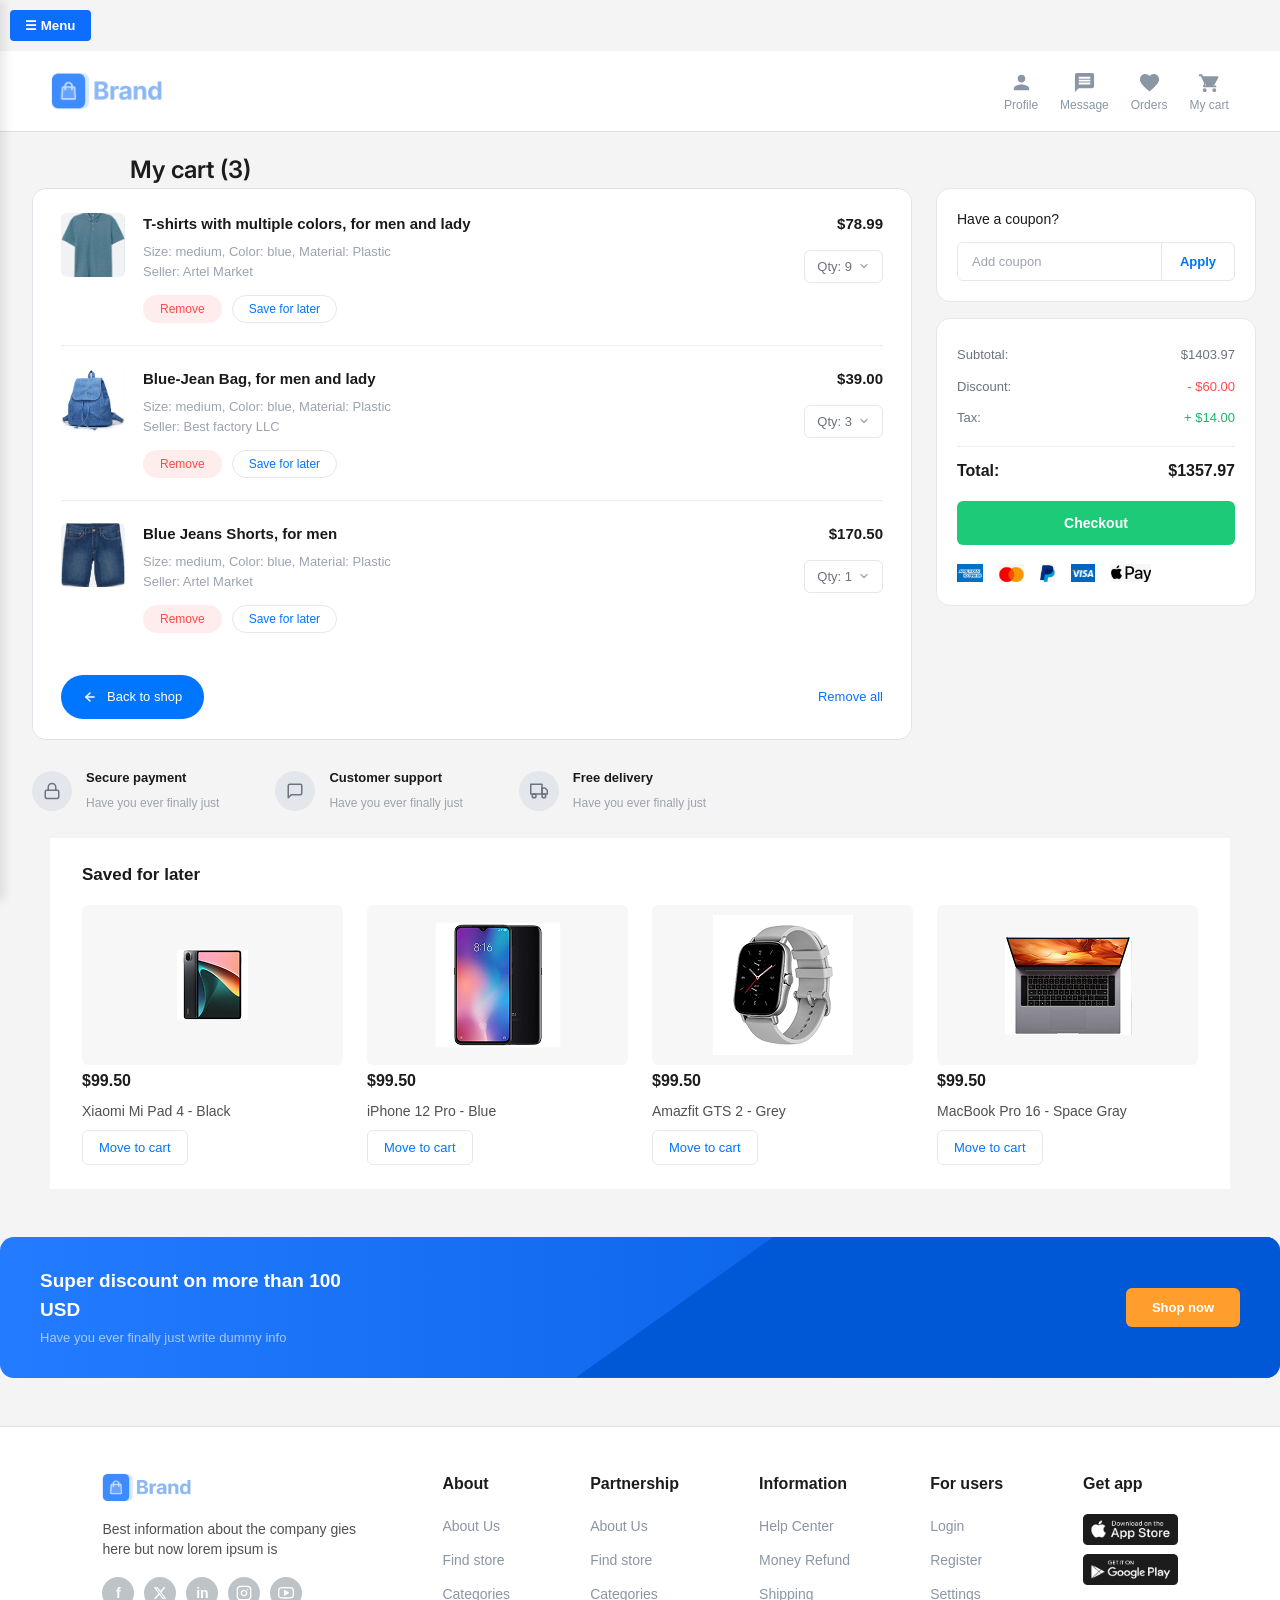
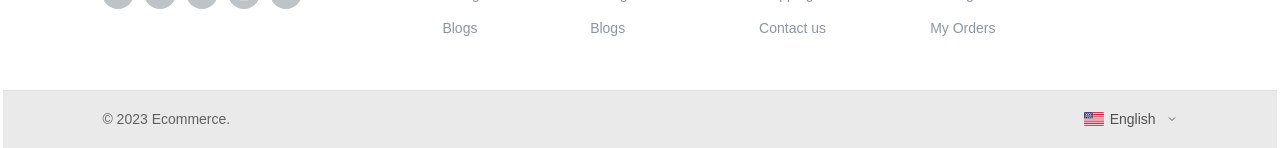
==== cart.html @ f1701635 "Update product listing and add product detail page functionality" ====
<!DOCTYPE html>
<html lang="en">
<head>
    <meta charset="UTF-8">
    <meta name="viewport" content="width=device-width, initial-scale=1.0">
    <title>Cart page</title>
    <link rel="stylesheet" href="css/style.css">
    <button class="menu-trigger" onclick="toggleSidebar()">☰ Menu</button>
</head>
<body>
<div id="sidebar-placeholder"></div>
    <header class="main-header">
        <div class="header-top">
            <div class="logo">
                <img src="assets/images/logo-colored.png" alt="Company Brand Logo">
            </div>
            <nav class="nav-icons">
    <a href="#" class="icon-link">
        <svg width="20" height="20" viewBox="0 0 24 24" fill="currentColor" class="nav-svg-icon">
            <path d="M12 12c2.21 0 4-1.79 4-4s-1.79-4-4-4-4 1.79-4 4 1.79 4 4 4zm0 2c-2.67 0-8 1.34-8 4v2h16v-2c0-2.66-5.33-4-8-4z"/>
        </svg>
        <span>Profile</span>
    </a>
    <a href="#" class="icon-link">
        <svg width="20" height="20" viewBox="0 0 24 24" fill="currentColor" class="nav-svg-icon">
            <path d="M20 2H4c-1.1 0-1.99.9-1.99 2L2 22l4-4h14c1.1 0 2-.9 2-2V4c0-1.1-.9-2-2-2zm-2 12H6v-2h12v2zm0-3H6V9h12v2zm0-3H6V6h12v2z"/>
        </svg>
        <span>Message</span>
    </a>
    <a href="#" class="icon-link">
        <svg width="20" height="20" viewBox="0 0 24 24" fill="currentColor" class="nav-svg-icon">
            <path d="M12 21.35l-1.45-1.32C5.4 15.36 2 12.28 2 8.5 2 5.42 4.42 3 7.5 3c1.74 0 3.41.81 4.5 2.09C13.09 3.81 14.76 3 16.5 3 19.58 3 22 5.42 22 8.5c0 3.78-3.4 6.86-8.55 11.54L12 21.35z"/>
        </svg>
        <span>Orders</span>
    </a>
    <a href="#" class="icon-link">
        <svg width="20" height="20" viewBox="0 0 24 24" fill="currentColor" class="nav-svg-icon">
            <path d="M7 18c-1.1 0-1.99.9-1.99 2S5.9 22 7 22s2-.9 2-2-.9-2-2-2zm10 0c-1.1 0-1.99.9-1.99 2s.89 2 1.99 2 2-.9 2-2-.9-2-2-2zm-8.9-3h7.45c.75 0 1.41-.41 1.75-1.03l3.86-7.01c.39-.71-.12-1.56-.93-1.56H5.21l-.94-2H1v2h2l3.6 7.59-1.35 2.44C4.52 15.37 5.48 17 7 17h12v-2H7l1.1-2z"/>
        </svg>
        <span>My cart</span>
    </a>
</nav>
        </div>
    </header>
<h2 class="cart-header">My cart (3)</h2>
    <main>
        <section class="cart-section">

            <!-- LEFT: cart items -->
            <div class="cart-items-card">

                <article class="cart-item">
                    <div class="item-thumb">
                        <img src="assets/images/Bitmap.png" alt="Teal T-shirt">
                    </div>
                    <div class="item-info">
                        <h3 class="item-title">T-shirts with multiple colors, for men and lady</h3>
                        <p class="item-meta">Size: medium, Color: blue, Material: Plastic<br>Seller: Artel Market</p>
                        <div class="item-actions">
                            <button type="button" class="btn-pill btn-remove">Remove</button>
                            <button type="button" class="btn-pill btn-save">Save for later</button>
                        </div>
                    </div>
                    <div class="item-price-col">
                        <span class="item-price">$78.99</span>
                        <button type="button" class="qty-select">
                            Qty: 9
                            <svg viewBox="0 0 24 24" fill="none" stroke="currentColor" stroke-width="2.5" stroke-linecap="round" stroke-linejoin="round">
                                <polyline points="6 9 12 15 18 9"></polyline>
                            </svg>
                        </button>
                    </div>
                </article>

                <article class="cart-item">
                    <div class="item-thumb">
                        <img src="assets/images/image 26.png" alt="Blue-bag">
                    </div>
                    <div class="item-info">
                        <h3 class="item-title">Blue-Jean Bag, for men and lady</h3>
                        <p class="item-meta">Size: medium, Color: blue, Material: Plastic<br>Seller: Best factory LLC</p>
                        <div class="item-actions">
                            <button type="button" class="btn-pill btn-remove">Remove</button>
                            <button type="button" class="btn-pill btn-save">Save for later</button>
                        </div>
                    </div>
                    <div class="item-price-col">
                        <span class="item-price">$39.00</span>
                        <button type="button" class="qty-select">
                            Qty: 3
                            <svg viewBox="0 0 24 24" fill="none" stroke="currentColor" stroke-width="2.5" stroke-linecap="round" stroke-linejoin="round">
                                <polyline points="6 9 12 15 18 9"></polyline>
                            </svg>
                        </button>
                    </div>
                </article>

                <article class="cart-item">
                    <div class="item-thumb">
                        <img src="assets/images/Bitmap (2).png" alt="Beige T-shirt">
                    </div>
                    <div class="item-info">
                        <h3 class="item-title">Blue Jeans Shorts, for men </h3>
                        <p class="item-meta">Size: medium, Color: blue, Material: Plastic<br>Seller: Artel Market</p>
                        <div class="item-actions">
                            <button type="button" class="btn-pill btn-remove">Remove</button>
                            <button type="button" class="btn-pill btn-save">Save for later</button>
                        </div>
                    </div>
                    <div class="item-price-col">
                        <span class="item-price">$170.50</span>
                        <button type="button" class="qty-select">
                            Qty: 1
                            <svg viewBox="0 0 24 24" fill="none" stroke="currentColor" stroke-width="2.5" stroke-linecap="round" stroke-linejoin="round">
                                <polyline points="6 9 12 15 18 9"></polyline>
                            </svg>
                        </button>
                    </div>
                </article>

                <div class="cart-card-footer">
                    <a href="#" class="btn-back">
                        <svg viewBox="0 0 24 24" fill="none" stroke="currentColor" stroke-width="2.5" stroke-linecap="round" stroke-linejoin="round">
                            <line x1="19" y1="12" x2="5" y2="12"></line>
                            <polyline points="12 19 5 12 12 5"></polyline>
                        </svg>
                        Back to shop
                    </a>
                    <a href="#" class="link-remove-all">Remove all</a>
                </div>
            </div>

            <!-- RIGHT: order summary -->
            <aside class="summary-col">
                <div class="coupon-card">
                    <h4>Have a coupon?</h4>
                    <div class="coupon-input-row">
                        <input type="text" placeholder="Add coupon">
                        <button type="button" class="btn-apply">Apply</button>
                    </div>
                </div>

                <div class="summary-card">
                    <div class="summary-row">
                        <span>Subtotal:</span>
                        <span>$1403.97</span>
                    </div>
                    <div class="summary-row">
                        <span>Discount:</span>
                        <span class="value-discount">- $60.00</span>
                    </div>
                    <div class="summary-row">
                        <span>Tax:</span>
                        <span class="value-tax">+ $14.00</span>
                    </div>
                    <hr class="summary-divider">
                    <div class="summary-total">
                        <span>Total:</span>
                        <span>$1357.97</span>
                    </div>
                    <button type="button" class="btn-checkout">Checkout</button>
                    <div class="payment-icons">
                        <img src="assets/images/AS.png" alt="American Express"><br>
                        <img src="assets/images/mastercard.png" alt="Mastercard"><br>
                        <img src="assets/images/paypal.png" alt="PayPal"><br>
                        <img src="assets/images/visa.png" alt="Visa"><br>
                        <img src="assets/images/applepay.png" alt="Apple Pay"><br>
                    </div>
                </div>
            </aside>

        </section>

        <!-- TRUST STRIP -->
        <section class="trust-strip">
            <div class="trust-item">
                <span class="trust-icon">
                    <svg viewBox="0 0 24 24" fill="none" stroke="currentColor" stroke-width="2" stroke-linecap="round" stroke-linejoin="round">
                        <rect x="3" y="11" width="18" height="11" rx="2"></rect>
                        <path d="M7 11V7a5 5 0 0 1 10 0v4"></path>
                    </svg>
                </span>
                <span class="trust-text">
                    <strong>Secure payment</strong>
                    <span>Have you ever finally just</span>
                </span>
            </div>
            <div class="trust-item">
                <span class="trust-icon">
                    <svg viewBox="0 0 24 24" fill="none" stroke="currentColor" stroke-width="2" stroke-linecap="round" stroke-linejoin="round">
                        <path d="M21 15a2 2 0 0 1-2 2H7l-4 4V5a2 2 0 0 1 2-2h14a2 2 0 0 1 2 2z"></path>
                    </svg>
                </span>
                <span class="trust-text">
                    <strong>Customer support</strong>
                    <span>Have you ever finally just</span>
                </span>
            </div>
            <div class="trust-item">
                <span class="trust-icon">
                    <svg viewBox="0 0 24 24" fill="none" stroke="currentColor" stroke-width="2" stroke-linecap="round" stroke-linejoin="round">
                        <rect x="1" y="3" width="15" height="13"></rect>
                        <polygon points="16 8 20 8 23 11 23 16 16 16 16 8"></polygon>
                        <circle cx="5.5" cy="18.5" r="2.5"></circle>
                        <circle cx="18.5" cy="18.5" r="2.5"></circle>
                    </svg>
                </span>
                <span class="trust-text">
                    <strong>Free delivery</strong>
                    <span>Have you ever finally just</span>
                </span>
            </div>
        </section>

        <section class="saved-section">
    <h3>Saved for later</h3>
    <div class="saved-grid">
        <div class="saved-card">
            <div class="saved-card-img"><img src="assets/images/image 32.png" alt="Tablet"></div>
            <p class="saved-price">$99.50</p>
            <p class="saved-name">Xiaomi Mi Pad 4 - Black</p>
            <button type="button" class="btn-move-cart">Move to cart</button>
        </div>
        <div class="saved-card">
            <div class="saved-card-img"><img src="assets/images/image 23.png" alt="Phone"></div>
            <p class="saved-price">$99.50</p>
            <p class="saved-name">iPhone 12 Pro - Blue</p>
            <button type="button" class="btn-move-cart">Move to cart</button>
        </div>
        <div class="saved-card">
            <div class="saved-card-img"><img src="assets/images/8.png" alt="Smart watch"></div>
            <p class="saved-price">$99.50</p>
            <p class="saved-name">Amazfit GTS 2 - Grey</p>
            <button type="button" class="btn-move-cart">Move to cart</button>
        </div>
        <div class="saved-card">
            <div class="saved-card-img"><img src="assets/images/image 34.png" alt="Laptop"></div>
            <p class="saved-price">$99.50</p>
            <p class="saved-name">MacBook Pro 16 - Space Gray</p>
            <button type="button" class="btn-move-cart">Move to cart</button>
        </div>
    </div>
</section>
<br><br>
        <!-- BLUE DISCOUNT BANNER -->
    <div class="discount-banner">
        <div class="banner-text">
            <h3>Super discount on more than 100 USD</h3>
            <p>Have you ever finally just write dummy info</p>
        </div>
        <button class="shop-now-btn">Shop now</button>
    </div>
</section>
<br> <br>
<footer class="main-footer">
        <div class="footer-top-container">
            
            <div class="footer-brand-col">
                <div class="footer-logo">
                    <img src="assets/images/logo-colored.png" alt="Brand Logo" onerror="this.style.display='none'"></div>
                <p class="brand-info-summary">Best information about the company gies here but now lorem ipsum is</p>
                <div class="social-links-row">
    <a href="#" class="social-icon" aria-label="Facebook"><span>f</span></a>
    
    <a href="#" class="social-icon" aria-label="Twitter">
        <svg width="14" height="14" viewBox="0 0 24 24" fill="#ffffff">
            <path d="M18.244 2.25h3.308l-7.227 8.26 8.502 11.24H16.17l-5.214-6.817L4.99 21.75H1.68l7.73-8.835L1.254 2.25H8.08l4.713 6.231zm-1.161 17.52h1.833L7.084 4.126H5.117z"/>
        </svg>
    </a>
    
    <a href="#" class="social-icon" aria-label="LinkedIn"><span>in</span></a>
    
    <a href="#" class="social-icon" aria-label="Instagram">
        <svg width="16" height="16" viewBox="0 0 24 24" fill="none" stroke="#ffffff" stroke-width="2" stroke-linecap="round" stroke-linejoin="round">
            <rect x="2" y="2" width="20" height="20" rx="5" ry="5"></rect>
            <path d="M16 11.37A4 4 0 1 1 12.63 8 4 4 0 0 1 16 11.37z"></path>
            <line x1="17.5" y1="6.5" x2="17.51" y2="6.5"></line>
        </svg>
    </a>
    
    <a href="#" class="social-icon" aria-label="YouTube">
        <svg width="16" height="16" viewBox="0 0 24 24" fill="none" stroke="#ffffff" stroke-width="2" stroke-linecap="round" stroke-linejoin="round">
            <path d="M22.54 6.42a2.78 2.78 0 0 0-1.94-2C18.88 4 12 4 12 4s-6.88 0-8.6.46a2.78 2.78 0 0 0-1.94 2A29 29 0 0 0 1 11.75a29 29 0 0 0 .46 5.33A2.78 2.78 0 0 0 3.4 19c1.72.46 8.6.46 8.6.46s6.88 0 8.6-.46a2.78 2.78 0 0 0 1.94-2 29 29 0 0 0 .46-5.25 29 29 0 0 0-.46-5.33z"></path>
            <polygon points="9.75 15.02 15.5 11.75 9.75 8.48 9.75 15.02" fill="#ffffff"></polygon>
        </svg>
    </a>
</div>
            </div>

            <div class="footer-links-col">
                <h4>About</h4>
                <ul>
                    <li><a href="#">About Us</a></li>
                    <li><a href="#">Find store</a></li>
                    <li><a href="#">Categories</a></li>
                    <li><a href="#">Blogs</a></li>
                </ul>
            </div>

            <div class="footer-links-col">
                <h4>Partnership</h4>
                <ul>
                    <li><a href="#">About Us</a></li>
                    <li><a href="#">Find store</a></li>
                    <li><a href="#">Categories</a></li>
                    <li><a href="#">Blogs</a></li>
                </ul>
            </div>

            <div class="footer-links-col">
                <h4>Information</h4>
                <ul>
                    <li><a href="#">Help Center</a></li>
                    <li><a href="#">Money Refund</a></li>
                    <li><a href="#">Shipping</a></li>
                    <li><a href="#">Contact us</a></li>
                </ul>
            </div>

            <div class="footer-links-col">
                <h4>For users</h4>
                <ul>
                    <li><a href="#">Login</a></li>
                    <li><a href="#">Register</a></li>
                    <li><a href="#">Settings</a></li>
                    <li><a href="#">My Orders</a></li>
                </ul>
            </div>

            <div class="footer-apps-col">
                <h4>Get app</h4>
                <div class="app-buttons-stack">
                    <a href="#" class="store-badge-link">
                        <img src="assets/images/market-button.png" alt="Download on the App Store" class="store-svg-img">
                    </a>
                    <a href="#" class="store-badge-link">
                        <img src="assets/images/Group.png" alt="Get it on Google Play" class="store-svg-img">
                    </a>
                
                </div>
            </div>

        </div>

        <div class="footer-bottom-bar">
    <p class="copyright-text">© 2023 Ecommerce.</p>
    
    <div class="dropdown footer-dropdown">
        <div class="footer-language-selector dropbtn">
            <img src="assets/images/US@2x.png" alt="US Flag" class="mini-lang-flag">
            <span>English</span>
            <svg width="12" height="12" viewBox="0 0 24 24" fill="none" stroke="#505050" stroke-width="2" style="margin-left:4px;"><polyline points="6 9 12 15 18 9"></polyline></svg>
        </div>
        
        <div class="dropdown-content">
            <a href="#"><img src="assets/images/US@2x.png" alt="US"> US</a>
            <a href="#"><img src="assets/images/RU@2x.png" alt="RU"> Russia</a>
            <a href="#"><img src="assets/images/AE@2x.png" alt="AE"> Arabian Emirates</a>
            <a href="#"><img src="assets/images/GB@2x.png" alt="GB"> Australia</a>
            <a href="#"><img src="assets/images/IT@2x.png" alt="IT"> Italy</a>
            <a href="#"><img src="assets/images/CN@2x.png" alt="CN"> China</a>
            <a href="#"><img src="assets/images/DK@2x.png" alt="DK"> Denmark</a>
        </div>
    </div>
</div>
        </div>
    </footer>
    </main>
    <script src="js/main.js"></script>
</body>
</html>
---- css/style.css ----
/* ==========================================================================
   1. DESIGN SYSTEM VARIABLES & RESET
   ========================================================================== */
@import url('https://fonts.googleapis.com/css2?family=Inter:wght@400;500;600;700&display=swap');

:root {
    --primary-color: #1c1c1c;       
    --accent-color: #127fff;        
    --accent-light: #e3efff;       
   --bg-page:        #F6FAFC;     
    --border-color: #e0e0e0;        
    --text-color: #505050;          
    --font-main: 'Inter', sans-serif; 
}

* {
    margin: 0;
    padding: 0;
    box-shadow: none;
    box-sizing: border-box;
}

body {
    font-family: var(--font-main);
    color: var(--text-color);
    background-color: #f7f7f7;
    line-height: 1.6;
}

/* ==========================================================================
   2. MAIN HEADER & SUB-NAV STATE
   ========================================================================== */
.main-header {
    background-color: #ffffff;
    border-bottom: 1px solid var(--border-color);
    width: 100%;
}

.header-top {
    display: flex;
    justify-content: space-between;
    align-items: center;
    padding: 20px 8%;
}

.logo img {
    height: 40px; 
    object-fit: contain;
}

.search-wrapper {
    display: flex;
    width: 100%;
    max-width: 600px;
    border: 2px solid var(--accent-color);
    border-radius: 6px;
    overflow: hidden;
}

.search-input {
    flex: 1;
    padding: 10px 15px;
    border: none;
    outline: none;
    font-family: var(--font-main);
}

.category-dropdown {
    border: none;
    border-left: 1px solid var(--border-color);
    padding: 0 15px;
    outline: none;
    background: #fff;
    font-family: var(--font-main);
}

.search-btn {
    background-color: var(--accent-color);
    color: white;
    border: none;
    padding: 0 25px;
    font-weight: 600;
    cursor: pointer;
}


.nav-icons {
    display: flex;
    gap: 22px;
    align-items: center;
}

.nav-icons a {
    display: flex;
    flex-direction: column;
    align-items: center;
    text-decoration: none;
    gap: 3px;
    color: #8b96a5;
    text-align: center;
}

.nav-icons svg {
    width: 23px;
    height: 23px;
    color: #8b96a5;
    display: block;
}

.nav-icons span {
    font-size: 12px;
    font-weight: 400;
    line-height: 1;
    margin-top: 2px;
}

.nav-icons a:hover,
.nav-icons a:hover svg {
    color: var(--accent-color);
}

/* Secondary Sub-Navigation Sub-Bar Style */
.header-nav-bar {
    display: flex;
    justify-content: space-between;
    padding: 12px 8%;
    border-top: 1px solid var(--border-color);
    background-color: #ffffff;
}

.nav-left-links {
    display: flex;
    gap: 20px;
}

.nav-menu-link {
    text-decoration: none;
    color: var(--primary-color);
    font-size: 15px;
    font-weight: 500;
}

.dropdown {
    position: relative;
    display: inline-block;
}

.dropbtn {
    background: none;
    border: none;
    cursor: pointer;
    display: flex;
    align-items: center;
    gap: 5px;
    font-size: 14px;
}

.dropdown-content {
    display: none;
    position: absolute;
    background-color: #f9f9f9;
    min-width: 120px;
    box-shadow: 0px 8px 16px rgba(0,0,0,0.2);
    z-index: 1;
}

.dropdown:hover .dropdown-content {
    display: block;
}

.nav-flag-icon {
    width: 20px;
    height: 15px;
    vertical-align: middle;
}
/* Base Grid Setup */
.section-main {
    padding: 20px 0;
    background-color: #f7f7f7;
}

.main-layout-grid {
    display: flex;
    gap: 20px;
    max-width: 1180px;
    margin: 0 auto;
}

/* ==========================
   HERO CONTAINER
========================== */

.hero-container{
    display:flex;
    background:#fff;
    border:1px solid #e3e8ee;
    border-radius:6px;
    padding:20px;
    gap:12px;
    max-width:1200px;
    margin:20px auto;
    font-family:Arial,sans-serif;
    box-sizing:border-box;
}

/* ==========================
   SIDEBAR
========================== */

.sidebar-categories{
    width:250px;
    flex-shrink:0;
}

.sidebar-categories ul{
    list-style:none;
    padding:0;
    margin:0;
}

.sidebar-categories li a{
    display:block;
    padding:10px 15px;
    color:#505050;
    text-decoration:none;
    border-radius:6px;
}

.sidebar-categories li.active{
    background:#e5f1ff;
}

.sidebar-categories li.active a{
    color:#1c1c1c;
    font-weight:600;
}

/* ==========================
   CENTER BANNER
========================== */

.hero-main-banner{
    flex:1;
    min-height:380px;
    display:flex;
    align-items:center;
    padding-left:50px;
    overflow:hidden;
    position:relative;

    background:
        url("assets/images/Banner-board-800x420 2.png")
        right center / contain
        no-repeat;

    background-color:#73d8c9;
}

.banner-text{
    width:340px;
    position:relative;
    z-index:2;
}

.banner-text h3{
    margin:0 0 10px;
    font-size:32px;
    font-weight:400;
    color:#1c1c1c;
}

.banner-text h1{
    margin:0 0 25px;
    font-size:58px;
    font-weight:700;
    line-height:1.1;
    color:#1c1c1c;
}

.banner-btn{
    background:#fff;
    color:#1c1c1c;
    border:none;
    padding:12px 24px;
    border-radius:6px;
    font-weight:600;
    cursor:pointer;
    box-shadow:0 2px 4px rgba(0,0,0,.1);
}

/* ==========================
   RIGHT PANEL
========================== */

.hero-right-panel{
    width:200px;
    display:flex;
    flex-direction:column;
    gap:10px;
    flex-shrink:0;
}

.user-card{
    border-radius:6px;
    padding:16px;
    font-size:14px;
}

.welcome-card{
    background:#e3f0ff;
}

.user-info{
    display:flex;
    align-items:center;
    gap:10px;
    margin-bottom:12px;
}

.avatar-placeholder{
    width:44px;
    height:44px;
    border-radius:50%;
    background:#ccdbff;
}

.btn-join,
.btn-login{
    width:100%;
    padding:8px;
    border-radius:6px;
    border:none;
    margin-bottom:5px;
    cursor:pointer;
}

.btn-join{
    background:#0067ff;
    color:#fff;
}

.btn-login{
    background:#fff;
    color:#0067ff;
    border:1px solid #e3e8ee;
}

.promo-orange{
    background:#ff9017;
    color:#fff;
    min-height:95px;
    display:flex;
    align-items:center;
}

.promo-teal{
    background:#00b5a5;
    color:#fff;
    min-height:95px;
    display:flex;
    align-items:center;
}
/* ==========================================================================
   4. DEALS AND OFFERS GRID
   ========================================================================== */
.deals-section {
    display: flex;
    margin: 30px 8% 0 8%;
    border: 1px solid var(--border-color);
    border-radius: 6px;
    background-color: #ffffff;
    overflow: hidden;
}

.deals-countdown-box {
    width: 240px;
    padding: 20px;
    border-right: 1px solid var(--border-color);
    display: flex;
    flex-direction: column;
    justify-content: space-between;
}

.countdown-info h2 {
    font-size: 20px;
    font-weight: 700;
    color: var(--primary-color);
}

.countdown-info p {
    font-size: 14px;
    color: #a0a0a0;
}

.timer-container {
    display: flex;
    gap: 6px;
}

.timer-block {
    background-color: #2c2c2c;
    color: #ffffff;
    border-radius: 4px;
    width: 45px;
    height: 50px;
    display: flex;
    flex-direction: column;
    align-items: center;
    justify-content: center;
}

.time-num { font-size: 16px; font-weight: 700; }
.time-label { font-size: 10px; opacity: 0.8; }

.deals-products-grid {
    flex: 1;
    display: grid;
    grid-template-columns: repeat(5, 1fr);
}

.deal-card {
    padding: 20px;
    border-right: 1px solid var(--border-color);
    display: flex;
    flex-direction: column;
    align-items: center;
    text-align: center;
    background-color: #ffffff;
}

.deal-card:last-child { border-right: none; }

.deal-img-wrapper {
    height: 120px;
    display: flex;
    align-items: center;
    justify-content: center;
    margin-bottom: 10px;
}

.deal-img-wrapper img {
    max-height: 100px;
    max-width: 100%;
    object-fit: contain;
}

.deal-card h4 {
    font-size: 14px;
    font-weight: 400;
    color: var(--primary-color);
    margin-bottom: 8px;
}

.discount-badge {
    background-color: #ffe3e3;
    color: #eb5757;
    font-size: 12px;
    font-weight: 600;
    padding: 3px 10px;
    border-radius: 20px;
}

/* ==========================================================================
   5. CATEGORY BLOCK GROUPS (Home and Outdoor)
   ========================================================================== */
.category-group-block {
    display: flex;
    margin: 30px 8% 0 8%;
    border: 1px solid var(--border-color);
    border-radius: 6px;
    background-color: #ffffff;
    overflow: hidden;
    min-height: 257px; 
}

.group-banner-cover {
    width: 280px;
    background-size: cover;
    background-position: center;
    background-repeat: no-repeat;
    padding: 25px;
    position: relative;
    display: flex;
    flex-direction: column;
    justify-content: flex-start;
}

.cover-content h2 {
    font-size: 20px;
    font-weight: 700;
    color: var(--primary-color);
    line-height: 1.3;
    margin-bottom: 15px;
}

.source-now-btn {
    background-color: #ffffff;
    color: var(--primary-color);
    border: none;
    padding: 10px 16px;
    font-size: 14px;
    font-weight: 600;
    border-radius: 6px;
    cursor: pointer;
    box-shadow: 0px 1px 2px rgba(0, 0, 0, 0.05);
    transition: background 0.2s;
}

.source-now-btn:hover {
    background-color: #f0f0f0;
}

.group-items-grid {
    flex: 1;
    display: grid;
    grid-template-columns: repeat(4, 1fr);
    grid-template-rows: repeat(2, 1fr);
}

.grid-product-card {
    background-color: #ffffff;
    border-right: 1px solid var(--border-color);
    border-bottom: 1px solid var(--border-color);
    padding: 15px;
    display: flex;
    justify-content: space-between;
    align-items: flex-start;
    position: relative;
    box-sizing: border-box;
}

.group-items-grid .grid-product-card:nth-child(4n) {
    border-right: none;
}

.group-items-grid .grid-product-card:nth-child(n+5) {
    border-bottom: none;
}

.card-info {
    display: flex;
    flex-direction: column;
    gap: 4px;
    max-width: 60%;
}

.card-info h4 {
    font-size: 14px;
    font-weight: 500;
    color: var(--primary-color);
}

.price-hint {
    font-size: 13px;
    color: #a0a0a0;
}

.grid-product-card img {
    max-width: 75px;
    max-height: 75px;
    object-fit: contain;
    align-self: flex-end;
    margin-left: auto;
}

.electronics-banner {
    background-image: url('assets/images/image\ 91.png'); 
    background-color: #e5f1ff; 
}

/* ==========================================================================
   6. SUPPLIER INQUIRY FORM COMPONENT
   ========================================================================== */
.supplier-inquiry-section {
    margin: 30px 8% 0 8%;
    border-radius: 6px;
    overflow: hidden;
    border: 1px solid var(--border-color);
}

.inquiry-overlay-gradient {
    display: flex;
    justify-content: space-between;
    align-items: center;
    padding: 35px 40px;
    background: linear-gradient(135deg, #0076fc 0%, #22b1eb 100%); 
    background-size: cover;
    min-height: 420px; 
    gap: 30px;
}

.inquiry-text-pane {
    max-width: 460px;
    color: #ffffff;
}

.inquiry-text-pane h2 {
    font-size: 32px;
    font-weight: 700;
    line-height: 1.25;
    margin-bottom: 15px;
    letter-spacing: -0.2px;
}

.inquiry-text-pane p {
    font-size: 16px;
    opacity: 0.9;
    font-weight: 400;
    line-height: 1.5;
}

.inquiry-form-card {
    background-color: #ffffff;
    width: 100%;
    max-width: 440px;
    padding: 30px;
    border-radius: 6px;
    box-shadow: 0px 4px 16px rgba(0, 0, 0, 0.08);
}

.inquiry-form-card h3 {
    font-size: 20px;
    font-weight: 600;
    color: var(--primary-color);
    margin-bottom: 20px;
}

.inquiry-form-element {
    display: flex;
    flex-direction: column;
    gap: 16px;
}

.form-group-row {
    width: 100%;
}

.form-text-input,
.form-textarea-input,
.form-select-dropdown {
    width: 100%;
    padding: 11px 15px;
    border: 1px solid var(--border-color);
    border-radius: 6px;
    font-family: var(--font-main);
    font-size: 15px;
    color: var(--primary-color);
    outline: none;
    background-color: #ffffff;
    transition: border-color 0.15s ease;
}

.form-text-input::placeholder,
.form-textarea-input::placeholder {
    color: #a0a0a0;
}

.form-text-input:focus,
.form-textarea-input:focus,
.form-select-dropdown:focus {
    border-color: var(--accent-color);
}

.form-textarea-input {
    resize: none;
}

.form-inline-fields {
    display: flex;
    gap: 10px;
}

.metric-qty {
    flex: 1.5;
}

.select-dropdown-wrapper {
    flex: 1;
    position: relative;
}

.send-inquiry-btn {
    background-color: #127fff; 
    color: #ffffff;
    font-size: 15px;
    font-weight: 600;
    border: none;
    padding: 12px 22px;
    border-radius: 6px;
    cursor: pointer;
    align-self: flex-start;
    transition: background-color 0.2s ease;
}

.send-inquiry-btn:hover {
    background-color: #0066d6;
}

/* ==========================================================================
   7. RECOMMENDED ITEMS GRID STYLING
   ========================================================================== */
.recommended-items-section {
    margin: 30px 8% 0 8%;
}

.section-main-title {
    font-size: 24px;
    font-weight: 700;
    color: var(--primary-color);
    margin-bottom: 20px;
    letter-spacing: -0.4px;
}

.recommend-products-container {
    display: grid;
    grid-template-columns: repeat(5, 1fr); 
    gap: 18px;
}

.recommend-item-card {
    background-color: #ffffff;
    border: 1px solid var(--border-color);
    border-radius: 6px;
    padding: 16px;
    display: flex;
    flex-direction: column;
    box-sizing: border-box;
    transition: transform 0.2s ease, box-shadow 0.2s ease;
}

.recommend-item-card:hover {
    transform: translateY(-2px);
    box-shadow: 0 4px 12px rgba(0, 0, 0, 0.05);
}

.recommend-img-box {
    width: 100%;
    height: 140px;
    display: flex;
    justify-content: center;
    align-items: center;
    margin-bottom: 14px;
}

.recommend-img-box img {
    max-width: 110px;
    max-height: 110px;
    object-fit: contain;
}

.recommend-price {
    font-size: 16px;
    font-weight: 600;
    color: var(--primary-color);
    margin-bottom: 5px;
}

.recommend-desc {
    font-size: 14px;
    color: #606060;
    line-height: 1.4;
    word-break: break-word;
}

/* ==========================================================================
   8. EXTRA SERVICES LAYOUT
   ========================================================================== */
.extra-services-section {
    margin: 30px 8% 0 8%;
}

.services-grid-container {
    display: grid;
    grid-template-columns: repeat(4, 1fr); 
    gap: 20px;
}

.service-item-card {
    background-color: #ffffff;
    border: 1px solid var(--border-color);
    border-radius: 6px;
    overflow: hidden;
    display: flex;
    flex-direction: column;
    min-height: 200px; 
}

.service-image-cover {
    height: 120px;
    background-size: cover;
    background-position: center;
    background-repeat: no-repeat;
    position: relative;
    background-color: #eaeaea; 
}

.service-icon-badge {
    position: absolute;
    bottom: -22px;
    right: 25px;
    width: 44px;
    height: 44px;
    background-color: #e3efff; 
    border: 2px solid #ffffff;
    border-radius: 50%;
    display: flex;
    justify-content: center;
    align-items: center;
    box-shadow: 0px 2px 4px rgba(0, 0, 0, 0.08);
}

.service-body-text {
    padding: 20px 20px 15px 20px;
    flex: 1;
    display: flex;
    align-items: center;
}

.service-body-text p {
    font-size: 15px;
    font-weight: 500;
    color: var(--primary-color);
    line-height: 1.4;
}

/* ==========================================================================
   9. SUPPLIERS BY REGION LAYOUT
   ========================================================================== */
.suppliers-region-section {
    margin: 30px 8% 0 8%;
}

.region-grid-container {
    display: grid;
    grid-template-columns: repeat(5, 1fr); 
    row-gap: 16px;
    column-gap: 20px;
    padding: 10px 0;
}

.region-item {
    display: flex;
    align-items: flex-start;
    gap: 12px;
}

.flag-icon {
    width: 28px;
    height: 20px;
    object-fit: cover;
    border-radius: 2px;
    margin-top: 2px;
    box-shadow: 0px 1px 2px rgba(0, 0, 0, 0.1);
}

.region-info {
    display: flex;
    flex-direction: column;
    gap: 2px;
}

.country-name {
    font-size: 15px;
    font-weight: 500;
    color: var(--primary-color);
    line-height: 1.2;
}

.domain-name {
    font-size: 13px;
    color: #a0a0a0;
    line-height: 1.2;
}

/* ==========================================================================
   10. NEWSLETTER SUBSCRIPTION & GLOBAL BRAND FOOTER FRAMEWORK
   ========================================================================== */
.newsletter-subscribe-bar {
    background-color: #eff2f4; 
    border-top: 1px solid var(--border-color);
    padding: 40px 0;
    margin-top: 40px;
    text-align: center;
    width: 100%;
}

.newsletter-content h3 {
    font-size: 20px;
    font-weight: 600;
    color: var(--primary-color);
    margin-bottom: 6px;
    letter-spacing: -0.2px;
}

.newsletter-content p {
    font-size: 14px;
    color: var(--text-color);
    margin-bottom: 20px;
}

.subscribe-form-box {
    display: flex;
    justify-content: center;
    gap: 8px;
    max-width: 420px;
    margin: 0 auto;
}

.input-icon-wrapper {
    position: relative;
    flex: 1;
    display: flex;
    align-items: center;
}

.input-icon-wrapper svg {
    position: absolute;
    left: 12px;
    pointer-events: none;
}

.subscribe-email-field {
    width: 100%;
    padding: 11px 12px 11px 40px;
    border: 1px solid var(--border-color);
    border-radius: 6px;
    font-size: 15px;
    outline: none;
    font-family: var(--font-main);
    background-color: #ffffff;
}

.subscribe-email-field:focus {
    border-color: var(--accent-color);
}

.subscribe-action-btn {
    background-color: var(--accent-color);
    color: #ffffff;
    border: none;
    padding: 0 20px;
    font-size: 15px;
    font-weight: 600;
    border-radius: 6px;
    cursor: pointer;
    transition: background-color 0.15s ease;
}

.subscribe-action-btn:hover {
    background-color: #0066d6;
}

.main-footer {
    background-color: #ffffff; 
    padding: 45px 8% 25px 8%;
    border-top: 1px solid var(--border-color);
}

.footer-top-container {
    display: flex;
    justify-content: space-between;
    gap: 30px;
    padding-bottom: 40px;
}

.footer-brand-col {
    max-width: 260px;
}

.footer-logo {
    font-size: 22px;
    font-weight: 700;
    color: #127fff;
    margin-bottom: 15px;
    display: flex;
    align-items: center;
}

.footer-logo img {
    height: 32px;
    object-fit: contain;
}

.logo-text-fallback {
    font-family: var(--font-main);
}

.brand-info-summary {
    font-size: 14px;
    color: #505050;
    line-height: 1.45;
    margin-bottom: 18px;
}

.social-links-row {
    display: flex;
    gap: 10px;
}

.social-icon {
    width: 32px;
    height: 32px;
    border-radius: 50%;
    background-color: #bdc3c7; 
    display: flex;
    justify-content: center;
    align-items: center;
    text-decoration: none;
    color: #ffffff;
    font-size: 14px;
    font-weight: bold;
    transition: background-color 0.2s ease;
}

.social-icon:hover {
    background-color: var(--accent-color);
}

.footer-links-col h4 {
    font-size: 16px;
    font-weight: 600;
    color: var(--primary-color);
    margin-bottom: 18px;
}

.footer-links-col ul {
    list-style: none;
}

.footer-links-col ul li {
    margin-bottom: 10px;
}

.footer-links-col ul li a {
    text-decoration: none;
    font-size: 14px;
    color: #8b96a5; 
    transition: color 0.15s ease;
}

.footer-links-col ul li a:hover {
    color: var(--accent-color);
}

.footer-apps-col h4 {
    font-size: 16px;
    font-weight: 600;
    color: var(--primary-color);
    margin-bottom: 18px;
}

.app-buttons-stack {
    display: flex;
    flex-direction: column;
    gap: 8px;
}

.store-badge-link {
    display: inline-block;
    height: 32px;
}

.store-svg-img {
    height: 100%;
    object-fit: contain;
    border-radius: 4px;
}

.footer-bottom-bar {
    border-top: 1px solid var(--border-color);
    background-color: #eaeaea; 
    margin: 0 -9.2% -25px -9.2%; 
    padding: 18px 9.2%;
    display: flex;
    justify-content: space-between;
    align-items: center;
}
.footer-dropdown {
    position: relative;
    display: inline-block;
    cursor: pointer;
}

.footer-dropdown .dropdown-content {
    display: none;
    position: absolute;
    bottom: 100%; /* Opens upward */
    right: 0;
    background-color: #ffffff;
    min-width: 160px;
    box-shadow: 0px 8px 16px rgba(0,0,0,0.2);
    z-index: 1;
    border-radius: 4px;
    padding: 10px 0;
}

.footer-dropdown:hover .dropdown-content {
    display: block;
}

.footer-dropdown .dropdown-content a {
    display: flex;
    align-items: center;
    gap: 8px;
    padding: 8px 16px;
    text-decoration: none;
    color: #505050;
}

.footer-dropdown .dropdown-content a:hover {
    background-color: #f1f1f1;
}

.footer-dropdown .dropdown-content img {
    width: 20px;
    height: auto;
}

.copyright-text {
    font-size: 14px;
    color: #606060;
}

.footer-language-selector {
    display: flex;
    align-items: center;
    gap: 6px;
    font-size: 14px;
    color: #505050;
    cursor: pointer;
}

.mini-lang-flag {
    width: 20px;
    height: 14px;
    object-fit: cover;
    border-radius: 1px;
}
/* Update your transition properties to use the bounce curve */
.deal-card, 
.grid-product-card, 
.recommend-item-card, 
.service-item-card {
    transition: transform 0.4s cubic-bezier(0.175, 0.885, 0.32, 1.275), 
                box-shadow 0.3s ease;
}

/* The "Bounce" Effect */
.deal-card:hover, 
.grid-product-card:hover, 
.recommend-item-card:hover, 
.service-item-card:hover {
    transform: translateY(-8px) scale(1.02); /* Increased lift and slight zoom */
    box-shadow: 0 15px 30px rgba(0,0,0,0.15);
}

/* For buttons, a subtle press bounce */
.banner-btn:hover, 
.source-now-btn:hover, 
.send-inquiry-btn:hover, 
.subscribe-action-btn:hover {
    transform: scale(0.98); /* Sinks in slightly on click */
    transition: transform 0.2s cubic-bezier(0.175, 0.885, 0.32, 1.275);
}

/* ==========================================================================
   12. RESPONSIVE DESIGN BREAKPOINTS
   ========================================================================== */

/* Tablet View (1024px and below) */
@media (max-width: 1024px) {
    .main-layout-grid { flex-direction: column; }
    .sidebar-categories, .hero-main-banner, .hero-right-panel { width: 100%; }
    
    .deals-products-grid { grid-template-columns: repeat(3, 1fr); }
    .recommend-products-container { grid-template-columns: repeat(3, 1fr); }
    .services-grid-container { grid-template-columns: repeat(2, 1fr); }
}

/* Mobile View (768px and below) */
@media (max-width: 768px) {
    /* Adjust padding/margins */
    .header-top, .deals-section, .category-group-block, 
    .supplier-inquiry-section, .recommended-items-section, 
    .extra-services-section, .suppliers-region-section {
        margin-left: 4%;
        margin-right: 4%;
    }

    /* Stack Sections */
    .deals-section, .category-group-block { flex-direction: column; }
    .deals-countdown-box, .group-banner-cover { width: 100%; border: none; }
    
    .deals-products-grid, .recommend-products-container { grid-template-columns: repeat(2, 1fr); }
    .services-grid-container { grid-template-columns: 1fr; }
    
    /* Hide non-essential elements on phone */
    .banner-image-container, .hero-right-panel { display: none; }
    .banner-text { max-width: 100%; text-align: center; }
    
    /* Footer stacking */
    .footer-top-container { flex-direction: column; }
    .footer-bottom-bar { flex-direction: column; gap: 15px; }
}

/* Small Phones (480px and below) */
@media (max-width: 480px) {
    .deals-products-grid, .recommend-products-container { grid-template-columns: 1fr; }
    .inquiry-overlay-gradient { flex-direction: column; padding: 20px; }
}
/* ==========================================================================
   13. PRODUCT DETAILS PAGE (PDP)
   ========================================================================== */
.pdp-main-grid {
    display: grid;
    grid-template-columns: 1fr 1fr; /* Left: Gallery, Right: Info */
    gap: 40px;
    max-width: 1200px;
    margin: 40px auto; /* Adds space from the header */
    padding: 0 20px;
}

/* Ensure images within PDP don't overflow */
.pdp-gallery-img {
    width: 100%;
    height: auto;
    object-fit: contain;
}
.breadcrumb-container {
    padding: 20px 8%; /* Matches the padding of your header */
    border-bottom: 1px solid var(--border-color);
    background-color: #f7f7f7;
}

.breadcrumb {
    list-style: none;
    display: flex;
    gap: 8px;
    font-size: 14px;
}

.breadcrumb li {
    display: flex;
    align-items: center;
}

/* Adds the separator ">" between items */
.breadcrumb li:not(:last-child)::after {
    content: ">";
    margin-left: 8px;
    color: #8b96a5;
}

.breadcrumb li a {
    text-decoration: none;
    color: #8b96a5;
}

.breadcrumb li.active {
    color: #1c1c1c;
    font-weight: 500;
}
/* CONTAINER SETUP */
.product-container {
    max-width: 1180px;
    margin: 30px auto;
    display: grid;
    grid-template-columns: 380px 1fr 280px; /* Exact split for the 3 columns */
    gap: 20px;
    padding: 20px;
    background: #fff;
    border: 1px solid #DEE2E7;
    border-radius: 6px;
}

/* LEFT COLUMN: GALLERY */
/* Container for both main image and gallery strip */
.product-gallery {
    width: 380px; /* This should match the width of your main-image box */
    display: flex;
    flex-direction: column;
}

.main-image {
    width: 380px;
    height: 380px;
    border: 1px solid #DEE2E7;
    border-radius: 6px;
    display: flex;
    align-items: center;
    justify-content: center;
    margin-bottom: 12px;
    background-color: #fff;
}

.main-image img {
    max-width: 100%;
    height: auto;
}

/* Fix for the single Gallery.png strip */
.gallery-strip-container {
    width: 100%; /* Makes it same width as .main-image */
}

.gallery-img {
    width: 100%;  /* Ensures the single image fills the width */
    height: auto; /* Maintains the aspect ratio of the thumbnails */
    display: block;
    cursor: pointer;
    /* Optional: if your gallery.png doesn't have rounded corners, add them here */
    border-radius: 4px; 
}
/* MIDDLE COLUMN: INFO */
.stock-status { color: #00B517; font-size: 14px; }
.product-title { font-size: 20px; font-weight: 600; margin: 10px 0; color: #1C1C1C; }

.rating-row { display: flex; align-items: center; gap: 10px; color: #8B96A5; font-size: 14px; margin-bottom: 15px; }
.dot { width: 4px; height: 4px; background: #8B96A5; border-radius: 50%; }

.price-box {
    background: #FFF0DF;
    display: flex;
    padding: 15px;
    margin-bottom: 20px;
}
.price-item { flex: 1; border-right: 1px solid #BDC4CD; padding-left: 10px; }
.price-item:last-child { border: none; }
.price-item h3 { color: #FA3434; font-size: 18px; }
.price-item p { color: #606060; font-size: 13px; }

.specs hr { border: 0; border-top: 1px solid #DEE2E7; margin: 15px 0; }
.spec-item { display: flex; margin-bottom: 10px; font-size: 14px; }
.label { width: 120px; color: #8B96A5; }
.value { color: #505050; flex: 1; }

/* RIGHT COLUMN: SELLER */
.seller-card {
    border: 1px solid #DEE2E7;
    padding: 15px;
    border-radius: 6px;
    box-shadow: 0px 1px 2px rgba(56, 56, 56, 0.08);
}
.supplier-info { display: flex; gap: 10px; border-bottom: 1px solid #DEE2E7; padding-bottom: 15px; margin-bottom: 15px; }
.supplier-logo { width: 40px; height: 40px; background: #C3F0F9; color: #4CA7A7; display: flex; align-items: center; justify-content: center; font-weight: bold; border-radius: 4px; }

.seller-details p { font-size: 14px; color: #8B96A5; margin-bottom: 8px; }

.btn-primary { 
    width: 100%; background: #0D6EFD; color: white; border: none; 
    padding: 10px; border-radius: 6px; cursor: pointer; margin-top: 10px;
}
.btn-secondary { 
    width: 100%; background: white; color: #0D6EFD; border: 1px solid #DEE2E7; 
    padding: 10px; border-radius: 6px; cursor: pointer; margin-top: 8px;
}
.btn-text { background: none; border: none; color: #0D6EFD; cursor: pointer; display: block; width: 100%; margin-top: 15px; }
/* --- DESCRIPTION & SIDEBAR SECTION --- */
.description-container {
    max-width: 1180px;
    margin: 30px auto;
    display: flex;
    gap: 20px;
}

.description-main {
    flex: 1; /* Takes 880px approximately */
    background: #fff;
    border: 1px solid #DEE2E7;
    border-radius: 6px;
    overflow: hidden;
}

/* Tab Navigation */
.tabs-header {
    display: flex;
    border-bottom: 1px solid #DEE2E7;
    background: #fff;
}

.tab-btn {
    padding: 15px 25px;
    background: none;
    border: none;
    font-size: 16px;
    color: #8B96A5;
    cursor: pointer;
    font-weight: 500;
}

.tab-btn.active {
    color: #0D6EFD;
    border-bottom: 2px solid #0D6EFD;
}

/* Content inside the tabs */
.tabs-content {
    padding: 25px;
}

.desc-text {
    color: #505050;
    line-height: 1.6;
    margin-bottom: 25px;
    font-size: 15px;
}

/* The Technical Data Table */
.specs-data-table {
    width: 100%;
    max-width: 500px;
    border-collapse: collapse;
    margin-bottom: 25px;
}

.specs-data-table td {
    border: 1px solid #DEE2E7;
    padding: 10px 15px;
    font-size: 14px;
    color: #505050;
}

.specs-data-table .label-td {
    background-color: #F7FAFC; /* Light gray from Figma */
    color: #505050;
    width: 150px;
}

/* Feature List */
.feature-list {
    list-style: none;
    padding: 0;
}

.feature-list li {
    margin-bottom: 10px;
    color: #505050;
    font-size: 14px;
}

.feature-list i {
    color: #8B96A5;
    margin-right: 10px;
}

/* THE BOX CONTAINER (The parent that holds everything) */
.sidebar-card {
    width: 280px;           /* Exact width from Figma */
    background: #ffffff;
    border: 1px solid #DEE2E7;
    border-radius: 6px;
    padding: 16px;          /* Space inside the border */
    display: flex;
    flex-direction: column; /* FORCES ITEMS TO STACK VERTICALLY */
}

.sidebar-title {
    font-size: 16px;
    font-weight: 600;
    margin-bottom: 16px;
    color: #1C1C1C;
}

/* THE INDIVIDUAL ITEM */
.rec-item {
    display: flex;          /* Image on left, Text on right */
    align-items: flex-start;
    gap: 12px;
    margin-bottom: 16px;
    cursor: pointer;
}

.rec-img {
    flex-shrink: 0;         /* Prevents image from getting squashed */
    width: 80px;
    height: 80px;
    border: 1px solid #DEE2E7;
    border-radius: 4px;
    padding: 5px;
    display: flex;
    align-items: center;
    justify-content: center;
    background: #fff;
}

.rec-img img {
    max-width: 100%;
    max-height: 100%;
    object-fit: contain;
}

/* THE TEXT CONTAINER */
.rec-info {
    display: flex;
    flex-direction: column; /* Stack Name and Price */
    gap: 4px;
}

.rec-name {
    font-size: 14px;
    color: #1C1C1C;
    line-height: 1.4;
    margin: 0;
}

.rec-price {
    font-size: 13px;
    color: #8B96A5;         /* The blue-gray color from design */
    margin: 0;
}
/* --- RELATED PRODUCTS SECTION --- */
.related-products-section {
    max-width: 1180px;
    margin: 30px auto;
}

.related-products-card {
    background: #fff;
    border: 1px solid #DEE2E7;
    border-radius: 6px;
    padding: 20px;
    margin-bottom: 20px;
}

.section-title {
    font-size: 20px;
    font-weight: 600;
    color: #1C1C1C;
    margin-bottom: 20px;
}

/* THE 6-COLUMN GRID */
.related-grid {
    display: grid;
    grid-template-columns: repeat(6, 1fr); /* Exactly 6 items in one row */
    gap: 10px;
}

.rel-item {
    cursor: pointer;
}

.rel-img-box {
    background: #EEEEEE; /* Light gray box for images */
    border-radius: 6px;
    height: 150px;
    display: flex;
    align-items: center;
    justify-content: center;
    margin-bottom: 10px;
    padding: 10px;
}

.rel-img-box img {
    max-width: 100%;
    max-height: 100%;
    object-fit: contain;
}

.rel-name {
    font-size: 14px;
    color: #505050;
    margin-bottom: 5px;
}

.rel-price {
    font-size: 14px;
    color: #8B96A5; /* Gray color for price range */
}

/* --- BLUE DISCOUNT BANNER --- */
.discount-banner {
    background: linear-gradient(90deg, #237CFF 0%, #005ADE 100%); /* Blue gradient from design */
    border-radius: 8px;
    padding: 30px;
    display: flex;
    justify-content: space-between;
    align-items: center;
    color: #fff;
}

.banner-text h3 {
    font-size: 24px;
    font-weight: 600;
    margin-bottom: 5px;
}

.banner-text p {
    font-size: 16px;
    opacity: 0.8;
}

.shop-now-btn {
    background: #FF9017; /* Orange button from Figma */
    color: #fff;
    border: none;
    padding: 12px 25px;
    border-radius: 6px;
    font-size: 16px;
    font-weight: 600;
    cursor: pointer;
    transition: 0.3s;
}

.shop-now-btn:hover {
    background: #e57e0f;
}
/* ==========================================================================
   13. PRODUCT Listing PAGE (PLP)
   ========================================================================== */
/* =========================================================
   Product Listing — Sidebar + Content
   Colors / spacing / type taken directly from Figma design
   ========================================================= */

:root{
  --bg-page:        #F6FAFC;   /* page background */
  --white:          #FFFFFF;
  --border:         #DEE2E7;   /* card / input borders (from Figma "Borders: #DEE2E7") */
  --border-light:   #EAEDF1;   /* divider lines inside sidebar */
  --text-heading:   #1C1C1C;   /* bold headings / price */
  --text-body:      #5B6671;   /* paragraph / category items */
  --text-muted:     #8A93A0;   /* orders, secondary */
  --text-strike:    #ADB5BD;   /* struck-through price */
  --blue:           #3B82F6;   /* links, checked states */
  --blue-dark:      #2F6FE0;
  --green:          #2DC76D;   /* free shipping */
  --orange:         #FF9A1F;   /* star rating fill */
  --star-empty:     #DDE2E7;

  --radius-card: 6px;
  --radius-input: 6px;

  --font: "Poppins", "Inter", -apple-system, BlinkMacSystemFont, "Segoe UI", Roboto, sans-serif;
}

*{ box-sizing: border-box; }

body{
  margin: 0;
  font-family: var(--font);
  background: var(--bg-page);
  color: var(--text-heading);
  -webkit-font-smoothing: antialiased;
}

a{ text-decoration: none; }

.page-wrap{
  display: flex;
  align-items: flex-start;
  gap: 24px;
  max-width: 1180px;
  margin: 0 auto;
  padding: 24px 16px;
}

/* =========================================================
   SIDEBAR
   ========================================================= */
.sidebar{
  width: 240px;
  flex: 0 0 240px;
  background: var(--bg-page);
}

.filter-block{
  padding: 18px 0;
  border-bottom: 1px solid var(--border-light);
}
.filter-block.last{ border-bottom: none; }

.filter-head{
  display: flex;
  align-items: center;
  justify-content: space-between;
  margin-bottom: 10px;
}
.filter-head h3{
  margin: 0;
  font-size: 14px;
  font-weight: 600;
  color: var(--text-heading);
  letter-spacing: .1px;
}
.chev{
  background: none;
  border: none;
  padding: 2px;
  cursor: pointer;
  display: flex;
}

/* plain category list */
.plain-list{
  list-style: none;
  margin: 0;
  padding: 0;
}
.plain-list li{
  font-size: 13.5px;
  color: var(--text-body);
  padding: 6px 0;
  cursor: pointer;
}
.plain-list li:hover{ color: var(--text-heading); }

.see-all{
  display: inline-block;
  margin-top: 4px;
  font-size: 13.5px;
  font-weight: 500;
  color: var(--blue);
}
.see-all:hover{ text-decoration: underline; }

/* checkbox lists */
.check-list{
  list-style: none;
  margin: 0;
  padding: 0;
}
.check-list li{ padding: 5px 0; }
.check-list label{
  display: flex;
  align-items: center;
  gap: 10px;
  font-size: 13.5px;
  color: var(--text-body);
  cursor: pointer;
  user-select: none;
}
.check-list input[type="checkbox"]{
  position: absolute;
  opacity: 0;
  width: 16px;
  height: 16px;
  margin: 0;
  cursor: pointer;
}
.check-list .box{
  width: 16px;
  height: 16px;
  border: 1.5px solid #C7CDD4;
  border-radius: 4px;
  flex: 0 0 16px;
  position: relative;
  background: var(--white);
}
.check-list input:checked + .box{
  background: var(--blue);
  border-color: var(--blue);
}
.check-list input:checked + .box::after{
  content: "";
  position: absolute;
  left: 4px;
  top: 1px;
  width: 5px;
  height: 9px;
  border: solid white;
  border-width: 0 1.6px 1.6px 0;
  transform: rotate(40deg);
}

/* ratings list reuses checkbox style but bigger row */
.ratings-list li{ padding: 6px 0; }
.stars{ color: var(--orange); font-size: 14px; letter-spacing: 1px; }
.stars i{ color: var(--star-empty); font-style: normal; }

/* radio (Condition) */
.radio-list{
  list-style: none;
  margin: 0;
  padding: 0;
}
.radio-list li{ padding: 6px 0; }
.radio-list label{
  display: flex;
  align-items: center;
  gap: 10px;
  font-size: 13.5px;
  color: var(--text-body);
  cursor: pointer;
}
.radio-list input[type="radio"]{
  position: absolute;
  opacity: 0;
  width: 18px;
  height: 18px;
}
.radio-list .dot{
  width: 17px;
  height: 17px;
  border-radius: 50%;
  border: 1.5px solid #C7CDD4;
  flex: 0 0 17px;
  position: relative;
  background: var(--white);
}
.radio-list input:checked + .dot{
  border-color: var(--blue);
}
.radio-list input:checked + .dot::after{
  content: "";
  position: absolute;
  inset: 3px;
  border-radius: 50%;
  background: var(--blue);
}

/* price range slider */
.range-slider{
  position: relative;
  height: 18px;
  margin: 10px 2px 18px;
}
.range-track{
  position: absolute;
  top: 8px;
  left: 0;
  right: 0;
  height: 3px;
  background: #DCE6FB;
  border-radius: 2px;
}
.range-track-active{
  position: absolute;
  top: 8px;
  left: 18%;
  right: 38%;
  height: 3px;
  background: var(--blue);
  border-radius: 2px;
}
.range-handle{
  position: absolute;
  top: 1px;
  width: 16px;
  height: 16px;
  background: var(--white);
  border: 2.5px solid var(--blue);
  border-radius: 50%;
  transform: translateX(-50%);
  box-shadow: 0 1px 3px rgba(0,0,0,.12);
}

.min-max-row{
  display: flex;
  gap: 12px;
  margin-bottom: 12px;
}
.field{ flex: 1; }
.field label{
  display: block;
  font-size: 12px;
  color: var(--text-muted);
  margin-bottom: 6px;
}
.field input{
  width: 100%;
  font-family: var(--font);
  font-size: 13px;
  color: var(--text-heading);
  padding: 8px 10px;
  border: 1px solid var(--border);
  border-radius: var(--radius-input);
  background: var(--white);
  outline: none;
}
.field input::placeholder{ color: #B7BEC6; }
.field input:focus{ border-color: var(--blue); }

.apply-btn{
  width: 100%;
  padding: 9px 0;
  background: var(--white);
  border: 1px solid var(--border);
  border-radius: var(--radius-input);
  color: var(--blue);
  font-family: var(--font);
  font-size: 13.5px;
  font-weight: 600;
  cursor: pointer;
}
.apply-btn:hover{ background: #F4F8FE; }

/* =========================================================
   CONTENT
   ========================================================= */
.content{
  flex: 1;
  min-width: 0;
}

.topbar{
  display: flex;
  align-items: center;
  justify-content: space-between;
  background: var(--white);
  border: 1px solid var(--border);
  border-radius: var(--radius-card);
  padding: 14px 18px;
  margin-bottom: 14px;
}
.result-count{
  margin: 0;
  font-size: 14px;
  color: var(--text-body);
}
.result-count strong{
  color: var(--text-heading);
  font-weight: 600;
}

.topbar-controls{
  display: flex;
  align-items: center;
  gap: 18px;
}

.verified{
  display: flex;
  align-items: center;
  gap: 8px;
  font-size: 13.5px;
  color: var(--text-body);
  cursor: pointer;
  position: relative;
}
.verified input[type="checkbox"]{
  position: absolute;
  opacity: 0;
  width: 16px;
  height: 16px;
}
.verified .box{
  width: 16px;
  height: 16px;
  border-radius: 4px;
  border: 1.5px solid var(--blue);
  background: var(--blue);
  position: relative;
}
.verified .box::after{
  content: "";
  position: absolute;
  left: 4px;
  top: 1px;
  width: 5px;
  height: 9px;
  border: solid white;
  border-width: 0 1.6px 1.6px 0;
  transform: rotate(40deg);
}

.sort-select{
  position: relative;
  display: flex;
  align-items: center;
}
.sort-select select{
  appearance: none;
  font-family: var(--font);
  font-size: 13.5px;
  color: var(--text-heading);
  background: var(--white);
  border: 1px solid var(--border);
  border-radius: var(--radius-input);
  padding: 8px 30px 8px 12px;
  cursor: pointer;
  outline: none;
}
.sort-select svg{
  position: absolute;
  right: 12px;
  pointer-events: none;
}

.view-toggle{
  display: flex;
  border: 1px solid var(--border);
  border-radius: var(--radius-input);
  overflow: hidden;
}
.view-btn{
  width: 34px;
  height: 32px;
  display: flex;
  align-items: center;
  justify-content: center;
  background: var(--white);
  border: none;
  cursor: pointer;
}
.view-btn + .view-btn{ border-left: 1px solid var(--border); }
.view-btn.active{ background: #F0F3F6; }

/* product list */
.product-list{
  display: flex;
  flex-direction: column;
  gap: 14px;
}

.product-card{
  position: relative;
  display: flex;
  gap: 18px;
  background: var(--white);
  border: 1px solid var(--border);
  border-radius: var(--radius-card);
  padding: 16px;
}

/* This replaces the old .thumb */
.product-image {
    width: 110px;
    height: 110px;
    object-fit: contain; /* This forces the image to fit the box without cropping */
    border-radius: 6px;
    background-color: #EEF1F4; /* Keeps the light grey background if the image is small */
    display: block;
}

.product-card {
    display: flex; /* Keeps image on the left and text on the right */
    gap: 15px;
    border: 1px solid #DEE2E7;
    padding: 10px;
    border-radius: 6px;
}
.info{ flex: 1; min-width: 0; }
.info h4{
  margin: 0 0 6px;
  font-size: 15px;
  font-weight: 600;
  color: var(--text-heading);
  white-space: nowrap;
  overflow: hidden;
  text-overflow: ellipsis;
}

.price-row{
  display: flex;
  align-items: baseline;
  gap: 8px;
  margin-bottom: 6px;
}
.price{
  font-size: 16px;
  font-weight: 700;
  color: var(--text-heading);
}
.price-strike{
  font-size: 13px;
  color: var(--text-strike);
  text-decoration: line-through;
}

.meta-row{
  display: flex;
  align-items: center;
  gap: 6px;
  margin-bottom: 8px;
  font-size: 12.5px;
}
.stars-rate{ color: var(--orange); letter-spacing: 1px; }
.stars-rate i{ color: var(--star-empty); font-style: normal; }
.rate-num{ color: var(--text-muted); margin-right: 2px; }
.dot-sep{ color: var(--text-strike); }
.orders{ color: var(--text-muted); }
.free-ship{ color: var(--green); font-weight: 500; }

.desc{
  margin: 0 0 10px;
  font-size: 13px;
  line-height: 1.5;
  color: var(--text-muted);
  max-width: 480px;
}

.view-details{
  font-size: 13.5px;
  font-weight: 600;
  color: var(--blue);
}
.view-details:hover{ text-decoration: underline; }

.fav-btn{
  position: absolute;
  top: 14px;
  right: 14px;
  width: 30px;
  height: 30px;
  border-radius: 7px;
  border: 1px solid var(--border);
  background: var(--white);
  display: flex;
  align-items: center;
  justify-content: center;
  cursor: pointer;
}
.fav-btn:hover{ background: #F4F8FE; }

/* footer / pagination */
.list-footer{
  display: flex;
  align-items: center;
  justify-content: flex-end;
  gap: 12px;
  margin-top: 18px;
}

.show-select{
  position: relative;
  display: flex;
  align-items: center;
}
.show-select select{
  appearance: none;
  font-family: var(--font);
  font-size: 13.5px;
  color: var(--text-heading);
  background: var(--white);
  border: 1px solid var(--border);
  border-radius: var(--radius-input);
  padding: 8px 30px 8px 12px;
  cursor: pointer;
  outline: none;
}
.show-select svg{
  position: absolute;
  right: 12px;
  pointer-events: none;
}

.pagination{
  display: flex;
  align-items: center;
  gap: 6px;
}
.page-btn{
  min-width: 32px;
  height: 32px;
  padding: 0 4px;
  display: flex;
  align-items: center;
  justify-content: center;
  background: var(--white);
  border: 1px solid var(--border);
  border-radius: var(--radius-input);
  font-family: var(--font);
  font-size: 13.5px;
  color: var(--text-heading);
  cursor: pointer;
}
.page-btn.active{
  background: #EDF0F3;
  color: var(--text-heading);
  font-weight: 600;
  border-color: var(--border);
}
.page-btn:hover:not(.active){ background: #F7F9FA; }
/* ==========================================================================
   Cart Page — matches Figma design
   Font: Poppins (headings/UI) — close match to the rounded geometric
   sans used throughout the comp.
   ========================================================================== */

@import url('https://fonts.googleapis.com/css2?family=Poppins:wght@400;500;600;700&display=swap');

/* Local fallback stack is used automatically if the Google Fonts import
   above cannot load (e.g. offline preview). Poppins is the intended
   production font. */

:root {
  --color-primary-blue: #0075FE;
  --color-primary-blue-dark: #0058D6;
  --color-banner-blue-light: #1E89FE;
  --color-banner-blue-dark: #0058D6;
  --color-green: #1DCA77;
  --color-green-dark: #18B568;
  --color-orange: #FF9E2C;
  --color-red: #FF4848;

  --color-text-primary: #1A1A1A;
  --color-text-secondary: #6B7280;
  --color-text-muted: #9CA3AF;

  --color-border: #E5E7EB;
  --color-border-light: #EDEEF0;

  --color-bg-page: #F6F9FB;
  --color-bg-white: #FFFFFF;
  --color-bg-soft: #F7F8FA;
  --color-bg-footer-bottom: #EEF1F4;

  --font-family: 'Poppins', -apple-system, BlinkMacSystemFont, 'Segoe UI', sans-serif;

  --radius-sm: 6px;
  --radius-md: 10px;
  --radius-lg: 14px;
  --radius-pill: 30px;
  --radius-circle: 50%;

  --shadow-card: 0 1px 3px rgba(16, 24, 40, 0.04), 0 1px 2px rgba(16, 24, 40, 0.03);
}

* {
  margin: 0;
  padding: 0;
  box-sizing: border-box;
}

html {
  font-size: 16px;
}

body {
  font-family: var(--font-family);
  background-color: var(--color-bg-page);
  color: var(--color-text-primary);
  -webkit-font-smoothing: antialiased;
  -moz-osx-font-smoothing: grayscale;
  line-height: 1.5;
}

a {
  text-decoration: none;
  color: inherit;
}

button {
  font-family: var(--font-family);
  cursor: pointer;
  border: none;
  background: none;
}

ul {
  list-style: none;
}

img {
  display: block;
  max-width: 100%;
}

.page-shell {
  max-width: 1360px;
  margin: 0 auto;
  padding: 0 32px;
}
/* ==========================================================================
   CART SECTION LAYOUT
   ========================================================================== */
   /* Ensure the title sits on its own line */
.cart-header {
    display: block; /* Forces the title to start on a new line */
    width: 100%;    /* Ensures it takes up the full width */
    margin-top: 20px; /* Adjust spacing as needed */
    padding-left: 130px; /* Aligns with your design spec */
    font-family: 'Inter', sans-serif;
    font-weight: 600;
    font-size: 24px;
    color: #1C1C1C;
}


.cart-section {
  max-width: 1360px;
  margin: 0 auto;
  padding: 0 32px;
  display: grid;
  grid-template-columns: 1fr 320px;
  gap: 24px;
  align-items: start;
}

/* ---- Cart items card ---- */

.cart-items-card {
  /* Updated to match your specific properties */
  width: 880px;
  height: 552px;
  
  /* Retaining your existing styles */
  background-color: var(--color-bg-white);
  border: 1px solid #DEE2E7; /* Changed from 2px blue to match design specs */
  border-radius: var(--radius-lg);
  padding: 4px 28px 24px;
  
  /* Adding these to ensure the internal layout doesn't break */
  box-sizing: border-box; /* Ensures padding doesn't increase width */
  overflow-y: auto;       /* Adds a scrollbar if content exceeds 552px height */
}

.cart-item {
  display: flex;
  align-items: flex-start;
  gap: 18px;
  padding: 22px 0;
  border-bottom: 1px solid var(--color-border-light);
}

.cart-item:first-child {
  padding-top: 20px;
}

.cart-item:last-of-type {
  border-bottom: none;
}

.item-thumb {
  width: 64px;
  height: 64px;
  border-radius: var(--radius-sm);
  background-color: #F1F2F4;
  overflow: hidden;
  flex-shrink: 0;
  display: flex;
  align-items: center;
  justify-content: center;
}

.item-thumb img {
  width: 100%;
  height: 100%;
  object-fit: cover;
}

.item-info {
  flex: 1;
  min-width: 0;
}

.item-title {
  font-size: 15px;
  font-weight: 600;
  color: var(--color-text-primary);
  margin-bottom: 6px;
}

.item-meta {
  font-size: 13px;
  color: var(--color-text-muted);
  line-height: 1.6;
  margin-bottom: 12px;
}

.item-meta strong {
  font-weight: 400;
  color: var(--color-text-muted);
}

.item-actions {
  display: flex;
  gap: 10px;
}

.btn-pill {
  font-size: 12px;
  font-weight: 500;
  padding: 6px 16px;
  border-radius: var(--radius-pill);
  border: 1px solid transparent;
}

.btn-remove {
  color: var(--color-red);
  background-color: #FFEDED;
}

.btn-save {
  color: var(--color-primary-blue);
  background-color: var(--color-bg-white);
  border-color: var(--color-border);
}

.item-price-col {
  display: flex;
  flex-direction: column;
  align-items: flex-end;
  gap: 14px;
  flex-shrink: 0;
}

.item-price {
  font-size: 15px;
  font-weight: 600;
  color: var(--color-text-primary);
}

.qty-select {
  display: flex;
  align-items: center;
  gap: 6px;
  font-size: 13px;
  color: var(--color-text-secondary);
  border: 1px solid var(--color-border);
  border-radius: var(--radius-sm);
  padding: 8px 12px;
  background-color: var(--color-bg-white);
  cursor: pointer;
}

.qty-select svg {
  width: 12px;
  height: 12px;
  color: var(--color-text-muted);
}

.cart-card-footer {
  display: flex;
  align-items: center;
  justify-content: space-between;
  padding-top: 20px;
}

.btn-back {
  display: inline-flex;
  align-items: center;
  gap: 10px;
  background-color: var(--color-primary-blue);
  color: var(--color-bg-white);
  font-size: 13px;
  font-weight: 500;
  padding: 12px 22px;
  border-radius: var(--radius-pill);
}

.btn-back svg {
  width: 14px;
  height: 14px;
}

.link-remove-all {
  font-size: 13px;
  font-weight: 500;
  color: var(--color-primary-blue);
}

/* ---- Order summary column ---- */

.summary-col {
  display: flex;
  flex-direction: column;
  gap: 16px;
}

.coupon-card,
.summary-card {
  background-color: var(--color-bg-white);
  border: 1px solid var(--color-border);
  border-radius: var(--radius-lg);
  padding: 20px;
}

.coupon-card h4 {
  font-size: 14px;
  font-weight: 500;
  color: var(--color-text-primary);
  margin-bottom: 12px;
}

.coupon-input-row {
  display: flex;
  align-items: center;
  border: 1px solid var(--color-border);
  border-radius: var(--radius-sm);
  overflow: hidden;
}

.coupon-input-row input {
  flex: 1;
  border: none;
  padding: 11px 14px;
  font-size: 13px;
  font-family: var(--font-family);
  color: var(--color-text-primary);
  outline: none;
  min-width: 0;
}

.coupon-input-row input::placeholder {
  color: var(--color-text-muted);
}

.btn-apply {
  color: var(--color-primary-blue);
  font-size: 13px;
  font-weight: 600;
  padding: 11px 18px;
  border-left: 1px solid var(--color-border);
  flex-shrink: 0;
}

.summary-card .summary-row {
  display: flex;
  align-items: center;
  justify-content: space-between;
  font-size: 13px;
  color: var(--color-text-secondary);
  padding: 6px 0;
}

.summary-row .value-discount {
  color: var(--color-red);
  font-weight: 500;
}

.summary-row .value-tax {
  color: var(--color-green-dark);
  font-weight: 500;
}

.summary-divider {
  border: none;
  border-top: 1px solid var(--color-border-light);
  margin: 12px 0;
}

.summary-total {
  display: flex;
  align-items: center;
  justify-content: space-between;
  font-size: 16px;
  font-weight: 600;
  color: var(--color-text-primary);
  margin-bottom: 18px;
}

.btn-checkout {
  width: 100%;
  background-color: var(--color-green);
  color: var(--color-bg-white);
  font-size: 14px;
  font-weight: 600;
  padding: 14px;
  border-radius: var(--radius-sm);
  margin-bottom: 16px;
}

.btn-checkout:hover {
  background-color: var(--color-green-dark);
}

.payment-icons {
  display: flex;
  align-items: center;
  gap: 8px;
}

.payment-icons img {
  height: 18px;
  width: auto;
}

/* ==========================================================================
   TRUST STRIP
   ========================================================================== */

.trust-strip {
  max-width: 1360px;
  margin: 28px auto 0;
  padding: 0 32px;
  display: flex;
  align-items: center;
  gap: 56px;
}

.trust-item {
  display: flex;
  align-items: center;
  gap: 14px;
}

.trust-icon {
  width: 40px;
  height: 40px;
  border-radius: var(--radius-circle);
  background-color: #E3E7EC;
  display: flex;
  align-items: center;
  justify-content: center;
  flex-shrink: 0;
  color: #6B7280;
}

.trust-icon svg {
  width: 18px;
  height: 18px;
}

.trust-text strong {
  display: block;
  font-size: 13px;
  font-weight: 600;
  color: var(--color-text-primary);
  margin-bottom: 2px;
}

.trust-text span {
  font-size: 12px;
  color: var(--color-text-muted);
}

/* ==========================================================================
   SAVED FOR LATER
   ========================================================================== */

.saved-section {
  max-width: 1180px;
  max-height: 475;
  margin: 24px auto 0;
  padding: 24px 32px;
  background-color: var(--color-bg-white);
}

.saved-section h3 {
  font-size: 17px;
  font-weight: 600;
  color: var(--color-text-primary);
  margin-bottom: 18px;
}

.saved-grid {
  display: grid;
  grid-template-columns: repeat(4, 1fr);
  gap: 24px;
}

.saved-card-img {
    width: 100%;
    height: 160px; /* Adjust based on your card height */
    display: flex;
    justify-content: center;
    align-items: center;
    background-color: #f7f7f7; /* Matching the soft gray background in reference */
    border-radius: 6px;
    overflow: hidden;
}

.saved-card-img img {
    max-width: 100%;
    max-height: 100%;
    object-fit: contain; /* Prevents stretching/distortion */
    image-rendering: -webkit-optimize-contrast; /* Fixes blurriness on Chrome/Safari */
    image-rendering: crisp-edges;
}

.saved-name {
    font-size: 14px;
    color: #505050;
    margin: 8px 0;
}

.saved-price {
    font-weight: 600;
    color: #1c1c1c;
    margin: 4px 0;
}
.btn-move-cart {
  display: inline-flex;
  align-items: center;
  gap: 8px;
  font-size: 13px;
  font-weight: 500;
  color: var(--color-primary-blue);
  border: 1px solid var(--color-border);
  border-radius: var(--radius-sm);
  padding: 9px 16px;
}

.btn-move-cart svg {
  width: 14px;
  height: 14px;
}

/* ==========================================================================
   DISCOUNT BANNER
   ========================================================================== */

.discount-banner-wrap {
  max-width: 1360px;
  margin: 24px auto 0;
  padding: 0 32px;
}

.discount-banner {
  position: relative;
  overflow: hidden;
  background-color: var(--color-banner-blue-light);
  border-radius: var(--radius-lg);
  padding: 30px 40px;
  display: flex;
  align-items: center;
  justify-content: space-between;
}

.discount-banner::after {
  content: "";
  position: absolute;
  top: 0;
  right: 0;
  bottom: 0;
  width: 55%;
  background-color: var(--color-banner-blue-dark);
  clip-path: polygon(28% 0, 100% 0, 100% 100%, 0% 100%);
}

.banner-text {
  position: relative;
  z-index: 1;
}

.banner-text h3 {
  font-size: 19px;
  font-weight: 600;
  color: var(--color-bg-white);
  margin-bottom: 4px;
}

.banner-text p {
  font-size: 13px;
  color: rgba(255, 255, 255, 0.75);
}

.shop-now-btn {
  position: relative;
  z-index: 1;
  background-color: var(--color-orange);
  color: var(--color-bg-white);
  font-size: 13px;
  font-weight: 600;
  padding: 12px 26px;
  border-radius: var(--radius-sm);
  flex-shrink: 0;
}

.shop-now-btn:hover {
  background-color: #F08F18;
}

/* ==========================================================================
   RESPONSIVE
   ========================================================================== */

@media (max-width: 1100px) {
  .cart-section {
    grid-template-columns: 1fr;
  }

  .saved-grid {
    grid-template-columns: repeat(2, 1fr);
  }

  .footer-top-container {
    grid-template-columns: repeat(3, 1fr);
  }
}

@media (max-width: 720px) {
  .header-top {
    flex-wrap: wrap;
    gap: 16px;
  }

  .nav-icons {
    gap: 22px;
  }

  .cart-item {
    flex-wrap: wrap;
  }

  .item-price-col {
    width: 100%;
    flex-direction: row;
    align-items: center;
    justify-content: space-between;
    margin-top: 8px;
  }

  .discount-banner {
    flex-direction: column;
    align-items: flex-start;
    gap: 16px;
  }

  .discount-banner::after {
    display: none;
  }

  .footer-top-container {
    grid-template-columns: repeat(2, 1fr);
  }

  .footer-bottom-bar .inner {
    flex-direction: column;
    gap: 10px;
    text-align: center;
  }
}

@media (max-width: 480px) {
  .saved-grid {
    grid-template-columns: 1fr 1fr;
  }

  .footer-top-container {
    grid-template-columns: 1fr 1fr;
  }
}
/* ==========================================================================
   MAIN LAYOUT
   ========================================================================== */
 
.listing-layout {
  max-width: 1360px;
  margin: 0 auto;
  padding: 24px 32px 40px;
  display: grid;
  grid-template-columns: 250px 1fr;
  gap: 24px;
  align-items: start;
  background-color: var(--color-bg-panel);
}
 
/* ==========================================================================
   FILTER SIDEBAR
   ========================================================================== */
 
.filter-sidebar {
  display: flex;
  flex-direction: column;
}
 
.filter-group {
  padding: 18px 0;
  border-bottom: 1px solid var(--color-border);
}
 
.filter-group:first-child {
  padding-top: 4px;
}
 
.filter-group-header {
  display: flex;
  align-items: center;
  justify-content: space-between;
  font-size: 14px;
  font-weight: 600;
  color: var(--color-text-primary);
  cursor: pointer;
  margin-bottom: 14px;
}
 
.filter-group-header svg {
  width: 14px;
  height: 14px;
  color: var(--color-text-secondary);
}
 
.filter-group.is-collapsed .filter-group-header {
  margin-bottom: 0;
}
 
.filter-group.is-collapsed .filter-group-body {
  display: none;
}
 
.category-list a {
  display: block;
  padding: 8px 0;
  font-size: 13.5px;
  color: var(--color-text-secondary);
}
 
.category-list a.is-active {
  color: var(--color-text-primary);
  font-weight: 600;
}
 
.link-see-all {
  display: inline-block;
  margin-top: 6px;
  font-size: 13px;
  font-weight: 500;
  color: var(--color-primary-blue);
}
 
.checkbox-list label {
  display: flex;
  align-items: center;
  gap: 10px;
  padding: 7px 0;
  font-size: 13.5px;
  color: var(--color-text-secondary);
  cursor: pointer;
}
 
.checkbox-list input[type="checkbox"] {
  appearance: none;
  width: 17px;
  height: 17px;
  border: 1.5px solid var(--color-border);
  border-radius: 4px;
  flex-shrink: 0;
  cursor: pointer;
  position: relative;
}
 
.checkbox-list input[type="checkbox"]:checked {
  background-color: var(--color-primary-blue);
  border-color: var(--color-primary-blue);
}
 
.checkbox-list input[type="checkbox"]:checked::after {
  content: "";
  position: absolute;
  left: 5px;
  top: 1px;
  width: 4px;
  height: 9px;
  border: solid #FFFFFF;
  border-width: 0 2px 2px 0;
  transform: rotate(45deg);
}
 
/* ==========================================================================
   MAIN CONTENT — toolbar, chips, grid, pagination
   ========================================================================== */
 
.listing-main {
  display: flex;
  flex-direction: column;
  gap: 16px;
}
 
.listing-toolbar {
  background-color: var(--color-bg-white);
  border-radius: var(--radius-md);
  padding: 16px 20px;
  display: flex;
  align-items: center;
  justify-content: space-between;
}
 
.toolbar-title {
  font-size: 14px;
  color: var(--color-text-secondary);
}
 
.toolbar-title strong {
  color: var(--color-text-primary);
  font-weight: 600;
}
 
.toolbar-controls {
  display: flex;
  align-items: center;
  gap: 18px;
}
 
.verified-only {
  display: flex;
  align-items: center;
  gap: 8px;
  font-size: 13px;
  color: var(--color-text-secondary);
}
 
.verified-only input[type="checkbox"] {
  width: 16px;
  height: 16px;
  border: 1.5px solid var(--color-border);
  border-radius: 4px;
  cursor: pointer;
}
 
.sort-select {
  display: flex;
  align-items: center;
  gap: 8px;
  font-size: 13px;
  color: var(--color-text-primary);
  border: 1px solid var(--color-border);
  border-radius: var(--radius-sm);
  padding: 8px 12px;
  cursor: pointer;
}
 
.sort-select svg {
  width: 12px;
  height: 12px;
  color: var(--color-text-muted);
}
 
.view-toggle {
  display: flex;
  border: 1px solid var(--color-border);
  border-radius: var(--radius-sm);
  overflow: hidden;
}
 
.view-toggle button {
  width: 34px;
  height: 32px;
  display: flex;
  align-items: center;
  justify-content: center;
  background-color: var(--color-bg-white);
  border: none;
  color: var(--color-text-muted);
}
 
.view-toggle button.is-active {
  background-color: #F1F2F4;
  color: var(--color-text-primary);
}
 
.view-toggle button svg {
  width: 15px;
  height: 15px;
}
 
.view-toggle button + button {
  border-left: 1px solid var(--color-border);
}
 
/* ---- active filter chips ---- */
 
.filter-chips {
  background-color: var(--color-bg-white);
  border-radius: var(--radius-md);
  padding: 14px 20px;
  display: flex;
  align-items: center;
  flex-wrap: wrap;
  gap: 10px;
}
 
.chip {
  display: flex;
  align-items: center;
  gap: 8px;
  border: 1px solid var(--color-primary-blue);
  border-radius: var(--radius-pill);
  padding: 6px 8px 6px 14px;
  font-size: 12.5px;
  color: var(--color-text-primary);
}
 
.chip button {
  display: flex;
  align-items: center;
  justify-content: center;
  width: 16px;
  height: 16px;
  border-radius: 50%;
  background-color: #F1F2F4;
  border: none;
  color: var(--color-text-secondary);
  font-size: 12px;
  line-height: 1;
}
 
.link-clear-all {
  font-size: 13px;
  font-weight: 500;
  color: var(--color-primary-blue);
  margin-left: 4px;
}
 
/* ---- product grid ---- */
 
.product-grid {
  display: grid;
  grid-template-columns: repeat(3, 1fr);
  gap: 16px;
}
 
.product-card {
  background-color: var(--color-bg-white);
  border-radius: var(--radius-md);
  border: 1px solid var(--color-border-light);
  padding: 16px;
  display: flex;
  flex-direction: column;
}
 
.product-image {
  width: 100%;
  aspect-ratio: 1.5 / 1;
  border-radius: var(--radius-sm);
  overflow: hidden;
  margin-bottom: 14px;
  display: flex;
  align-items: center;
  justify-content: center;
  background-color: #FAFAFA;
}
 
.product-image img {
  width: 100%;
  height: 100%;
  object-fit: contain;
}
 
.product-price-row {
  display: flex;
  align-items: center;
  justify-content: space-between;
  margin-bottom: 6px;
}
 
.product-price {
  display: flex;
  align-items: baseline;
  gap: 8px;
}
 
.price-current {
  font-size: 16px;
  font-weight: 700;
  color: var(--color-text-primary);
}
 
.price-original {
  font-size: 13px;
  color: var(--color-text-muted);
  text-decoration: line-through;
}
 
.btn-wishlist {
  width: 30px;
  height: 30px;
  border-radius: 50%;
  border: 1px solid var(--color-border);
  display: flex;
  align-items: center;
  justify-content: center;
  background-color: var(--color-bg-white);
  color: var(--color-primary-blue);
  flex-shrink: 0;
}
 
.btn-wishlist svg {
  width: 15px;
  height: 15px;
}
 
.product-rating {
  display: flex;
  align-items: center;
  gap: 6px;
  margin-bottom: 8px;
}
 
.stars {
  display: flex;
  align-items: center;
  gap: 2px;
}
 
.stars svg {
  width: 13px;
  height: 13px;
}
 
.star-filled {
  color: var(--color-orange-star);
}
 
.star-empty {
  color: #E2E4E8;
}
 
.rating-score {
  font-size: 12.5px;
  color: var(--color-orange-star);
  font-weight: 500;
}
 
.product-name {
  font-size: 13px;
  color: var(--color-text-secondary);
  line-height: 1.5;
}
 
/* ---- pagination ---- */
 
.listing-footer {
  display: flex;
  align-items: center;
  justify-content: flex-end;
  gap: 10px;
}
 
.per-page-select {
  display: flex;
  align-items: center;
  gap: 8px;
  font-size: 13px;
  color: var(--color-text-primary);
  border: 1px solid var(--color-border);
  border-radius: var(--radius-sm);
  padding: 8px 14px;
  background-color: var(--color-bg-white);
  cursor: pointer;
}
 
.per-page-select svg {
  width: 12px;
  height: 12px;
  color: var(--color-text-muted);
}
 
.pagination {
  display: flex;
  align-items: center;
  gap: 4px;
  border: 1px solid var(--color-border);
  border-radius: var(--radius-sm);
  background-color: var(--color-bg-white);
  padding: 4px;
}
 
.pagination button {
  width: 30px;
  height: 30px;
  display: flex;
  align-items: center;
  justify-content: center;
  border: none;
  background: none;
  font-size: 13px;
  color: var(--color-text-secondary);
  border-radius: var(--radius-sm);
}
 
.pagination button.is-active {
  background-color: #F1F2F4;
  color: var(--color-text-primary);
  font-weight: 600;
}
 
.pagination button svg {
  width: 14px;
  height: 14px;
} 
* {
    box-sizing: border-box;
    margin: 0;
    padding: 0;
    font-family: 'Segoe UI', Tahoma, Geneva, Verdana, sans-serif;
}

body {
    background-color: #f4f4f4;
}

.sidebar {
    width: 280px;
    height: 100vh;
    background-color: #fff;
    display: flex;
    flex-direction: column;
    box-shadow: 2px 0 10px rgba(0,0,0,0.1);
    position: relative;
}

/* Accent Bars */
.top-accent, .bottom-accent {
    height: 4px;
    background-color: #00a2ff;
    width: 100%;
}

.bottom-accent {
    position: absolute;
    bottom: 0;
}

/* Header Section */
.sidebar-header {
    background-color: #ecf2f6;
    padding: 20px;
    position: relative;
}

.close-btn {
    position: absolute;
    right: 15px;
    top: 10px;
    background: none;
    border: none;
    font-size: 24px;
    color: #cbd5e0;
    cursor: pointer;
}

.user-profile {
    margin-top: 5px;
}

.avatar {
    width: 45px;
    height: 45px;
    background-color: #cbd5e0;
    border-radius: 50%;
    display: flex;
    align-items: center;
    justify-content: center;
    margin-bottom: 10px;
}

.avatar svg {
    width: 30px;
}

.auth-links {
    font-size: 15px;
    color: #4a5568;
}

.auth-links a {
    text-decoration: none;
    color: #2d3748;
    font-weight: 500;
}

/* Menu Section */
.sidebar-menu {
    padding-top: 10px;
}

.menu-group {
    list-style: none;
}

.menu-group li a {
    display: flex;
    align-items: center;
    padding: 12px 20px;
    text-decoration: none;
    color: #4a5568;
    font-size: 15px;
    transition: background 0.2s;
}

.menu-group li a:hover {
    background-color: #f7fafc;
}

.icon {
    display: inline-block;
    width: 30px;
    font-size: 18px;
    color: #718096;
}

/* Dividers */
.divider {
    height: 1px;
    background-color: #edf2f7;
    margin: 10px 0;
}

/* Bottom Links (No icons) */
.legal-links li a {
    padding-left: 20px;
    font-size: 14px;
}
/* Sidebar Fix */
.sidebar {
    position: fixed;
    top: 0;
    left: -280px; /* Hidden off-screen */
    width: 280px;
    height: 100vh;
    background: #fff;
    z-index: 2000;
    transition: left 0.3s cubic-bezier(0.4, 0, 0.2, 1);
    box-shadow: 4px 0 10px rgba(0,0,0,0.1);
}

.sidebar.active {
    left: 0; /* Slide in */
}

/* Dim the background when menu is open */
.sidebar-overlay {
    position: fixed;
    top: 0;
    left: 0;
    width: 100vw;
    height: 100vh;
    background: rgba(0,0,0,0.4);
    display: none;
    z-index: 1500;
}

.sidebar-overlay.visible {
    display: block;
}

/* Ensure the Toggle Button is visible */
.menu-trigger {
    background: #0D6EFD;
    color: white;
    border: none;
    padding: 8px 15px;
    border-radius: 4px;
    cursor: pointer;
    font-weight: 600;
    margin: 10px;
}

/* Desktop Responsiveness - Ensuring grids scale properly */
@media (max-width: 1400px) {
    .header-top, .header-nav-bar, .hero-container, .deals-section, .category-group-block, .recommended-items-section {
        padding-left: 4%;
        padding-right: 4%;
    }
    
    .recommend-products-container {
        grid-template-columns: repeat(4, 1fr); /* 5 cols to 4 for smaller desktops */
    }
}

@media (max-width: 1100px) {
    .hero-container {
        flex-direction: column;
    }
    .sidebar-categories, .hero-right-panel {
        width: 100%;
        display: none; /* Hide side-panels on small laptop screens */
    }
    .product-grid {
        grid-template-columns: repeat(2, 1fr);
    }
    .cart-section {
        grid-template-columns: 1fr; /* Stack cart totals below items */
    }
}
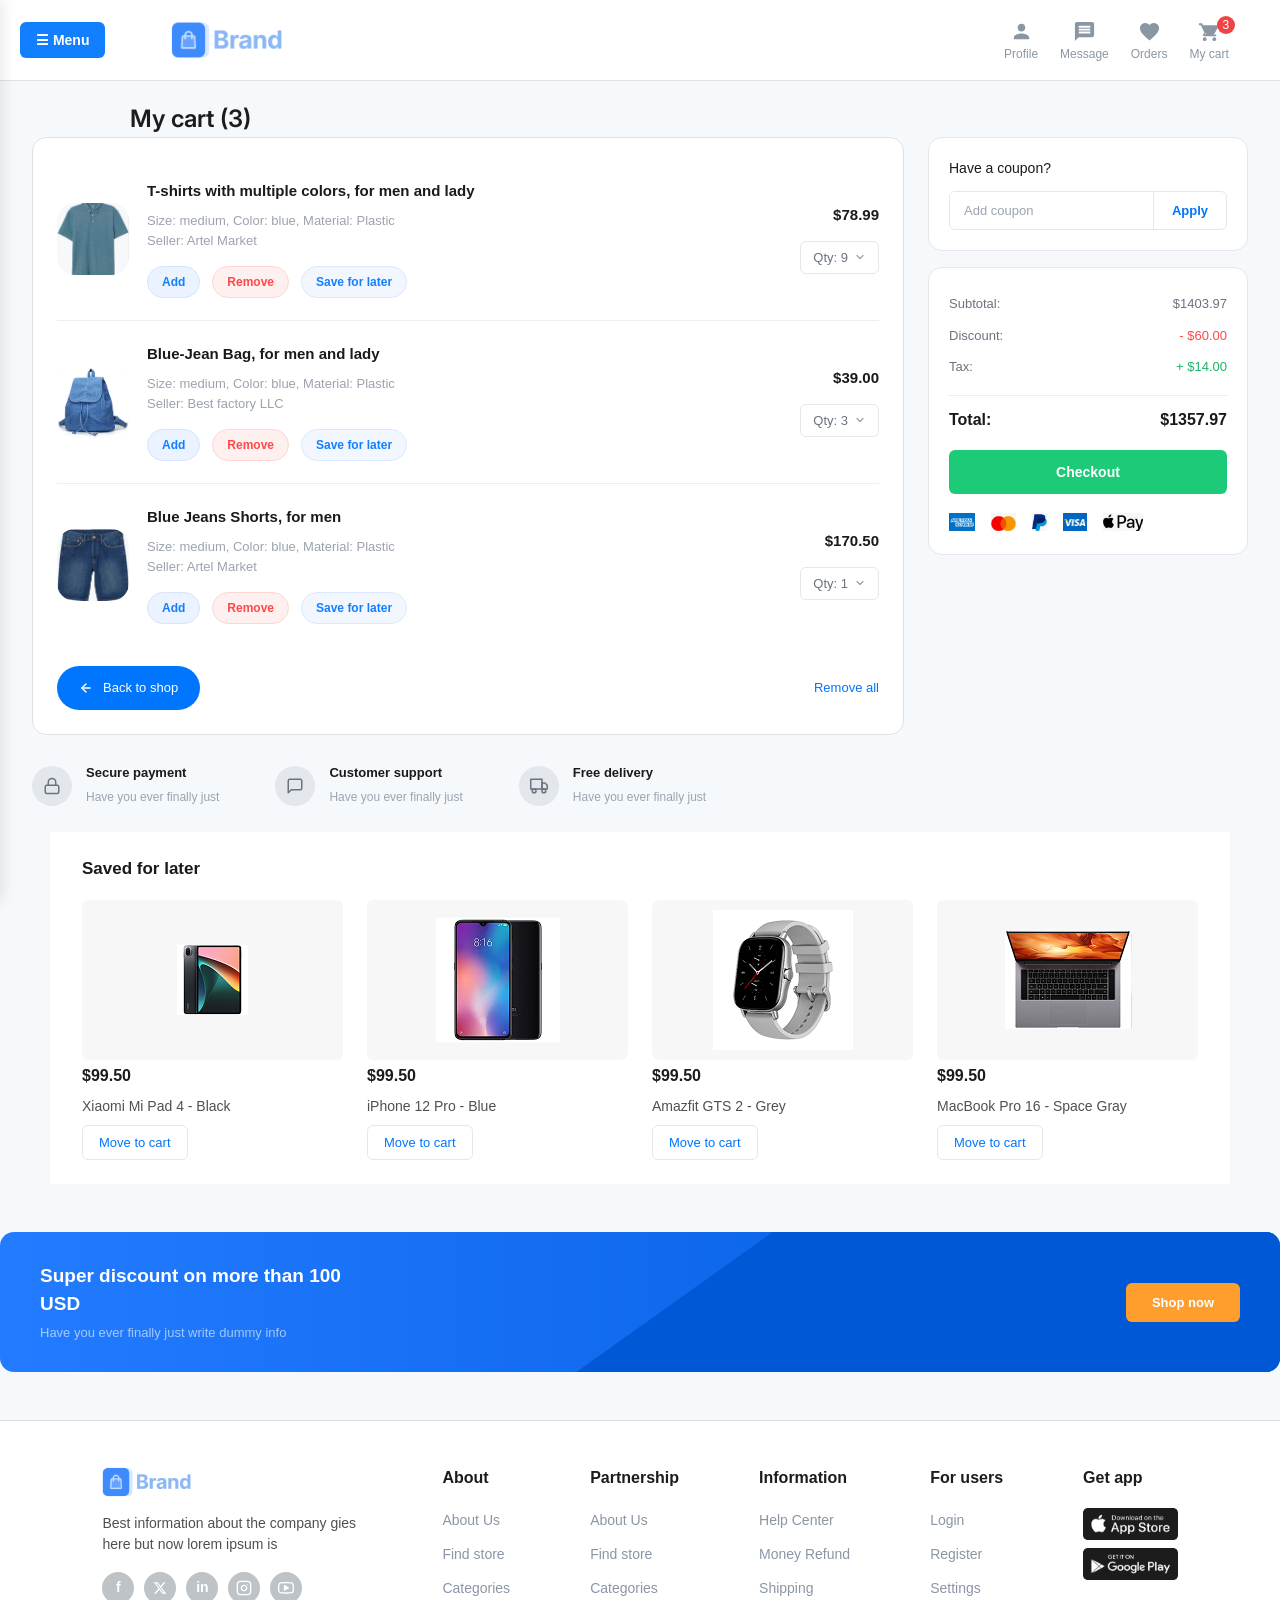
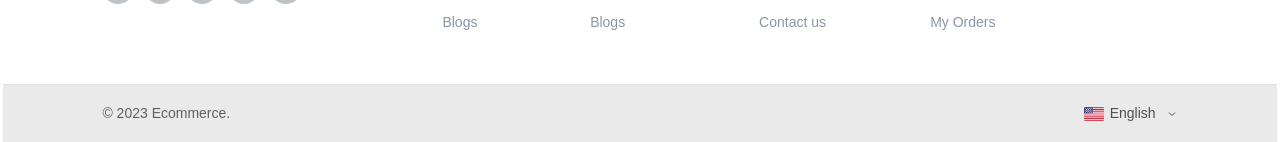
==== commit c0e891e6: "Complete ecommerce frontend updates" ====
--- a/cart.html
+++ b/cart.html
@@ -5,12 +5,47 @@
     <meta name="viewport" content="width=device-width, initial-scale=1.0">
     <title>Cart page</title>
     <link rel="stylesheet" href="css/style.css">
-    <button class="menu-trigger" onclick="toggleSidebar()">☰ Menu</button>
 </head>
 <body>
-<div id="sidebar-placeholder"></div>
+<aside class="sidebar">
+    <div class="sidebar-top-accent"></div>
+    <div class="sidebar-header">
+        <button class="sidebar-close-btn" onclick="toggleSidebar()">&times;</button>
+        <div class="sidebar-user-profile">
+            <div class="sidebar-avatar">
+                <svg viewBox="0 0 24 24" fill="#b0b8c1" width="32" height="32"><path d="M12 12c2.21 0 4-1.79 4-4s-1.79-4-4-4-4 1.79-4 4 1.79 4 4 4zm0 2c-2.67 0-8 1.34-8 4v2h16v-2c0-2.66-5.33-4-8-4z"/></svg>
+            </div>
+            <div class="sidebar-auth-links">
+                <a href="#">Sign in</a> <span class="divider-text">|</span> <a href="#">Register</a>
+            </div>
+        </div>
+    </div>
+    <nav class="sidebar-menu">
+        <ul class="sidebar-menu-group">
+            <li><a href="#" class="sidebar-menu-link"><svg class="sidebar-menu-icon" viewBox="0 0 24 24" fill="none" stroke="currentColor" stroke-width="2" width="20" height="20"><path d="M3 9l9-7 9 7v11a2 2 0 0 1-2 2H5a2 2 0 0 1-2-2z"></path><polyline points="9 22 9 12 15 12 15 22"></polyline></svg><span>Home</span></a></li>
+            <li><a href="#" class="sidebar-menu-link"><svg class="sidebar-menu-icon" viewBox="0 0 24 24" fill="none" stroke="currentColor" stroke-width="2" width="20" height="20"><line x1="8" y1="6" x2="21" y2="6"></line><line x1="8" y1="12" x2="21" y2="12"></line><line x1="8" y1="18" x2="21" y2="18"></line><line x1="3" y1="6" x2="3.01" y2="6"></line><line x1="3" y1="12" x2="3.01" y2="12"></line><line x1="3" y1="18" x2="3.01" y2="18"></line></svg><span>Categories</span></a></li>
+            <li><a href="#" class="sidebar-menu-link"><svg class="sidebar-menu-icon" viewBox="0 0 24 24" fill="none" stroke="currentColor" stroke-width="2" width="20" height="20"><path d="M20.84 4.61a5.5 5.5 0 0 0-7.78 0L12 5.67l-1.06-1.06a5.5 5.5 0 0 0-7.78 7.78l1.06 1.06L12 21.23l7.78-7.78 1.06-1.06a5.5 5.5 0 0 0 0-7.78z"></path></svg><span>Favorites</span></a></li>
+            <li><a href="#" class="sidebar-menu-link"><svg class="sidebar-menu-icon" viewBox="0 0 24 24" fill="none" stroke="currentColor" stroke-width="2" width="20" height="20"><circle cx="9" cy="21" r="1"></circle><circle cx="20" cy="21" r="1"></circle><path d="M1 1h4l2.68 13.39a2 2 0 0 0 2 1.61h9.72a2 2 0 0 0 2-1.61L23 6H6"></path></svg><span>My orders</span></a></li>
+        </ul>
+        <div class="sidebar-divider"></div>
+        <ul class="sidebar-menu-group">
+            <li><a href="#" class="sidebar-menu-link"><svg class="sidebar-menu-icon" viewBox="0 0 24 24" fill="none" stroke="currentColor" stroke-width="2" width="20" height="20"><circle cx="12" cy="12" r="10"></circle><path d="M12 6v6l4 2"></path></svg><span>English | USD</span></a></li>
+            <li><a href="#" class="sidebar-menu-link"><svg class="sidebar-menu-icon" viewBox="0 0 24 24" fill="none" stroke="currentColor" stroke-width="2" width="20" height="20"><path d="M21 15a2 2 0 0 1-2 2H7l-4 4V5a2 2 0 0 1 2-2h14a2 2 0 0 1 2 2z"></path></svg><span>Contact us</span></a></li>
+            <li><a href="#" class="sidebar-menu-link"><svg class="sidebar-menu-icon" viewBox="0 0 24 24" fill="none" stroke="currentColor" stroke-width="2" width="20" height="20"><rect x="3" y="3" width="18" height="18" rx="2" ry="2"></rect><line x1="9" y1="9" x2="15" y2="9"></line><line x1="9" y1="15" x2="15" y2="15"></line></svg><span>About</span></a></li>
+        </ul>
+        <div class="sidebar-divider"></div>
+        <ul class="sidebar-menu-group sidebar-legal-group">
+            <li><a href="#" class="sidebar-legal-link">User agreement</a></li>
+            <li><a href="#" class="sidebar-legal-link">Partnership</a></li>
+            <li><a href="#" class="sidebar-legal-link">Privacy policy</a></li>
+        </ul>
+    </nav>
+    <div class="sidebar-bottom-accent"></div>
+</aside>
+<div class="sidebar-overlay" onclick="toggleSidebar()"></div>
     <header class="main-header">
         <div class="header-top">
+            <button class="menu-trigger" onclick="toggleSidebar()">☰ Menu</button>
             <div class="logo">
                 <img src="assets/images/logo-colored.png" alt="Company Brand Logo">
             </div>
@@ -57,6 +92,7 @@
                         <h3 class="item-title">T-shirts with multiple colors, for men and lady</h3>
                         <p class="item-meta">Size: medium, Color: blue, Material: Plastic<br>Seller: Artel Market</p>
                         <div class="item-actions">
+                            <button type="button" class="btn-pill btn-add">Add</button>
                             <button type="button" class="btn-pill btn-remove">Remove</button>
                             <button type="button" class="btn-pill btn-save">Save for later</button>
                         </div>
@@ -80,6 +116,7 @@
                         <h3 class="item-title">Blue-Jean Bag, for men and lady</h3>
                         <p class="item-meta">Size: medium, Color: blue, Material: Plastic<br>Seller: Best factory LLC</p>
                         <div class="item-actions">
+                            <button type="button" class="btn-pill btn-add">Add</button>
                             <button type="button" class="btn-pill btn-remove">Remove</button>
                             <button type="button" class="btn-pill btn-save">Save for later</button>
                         </div>
@@ -103,6 +140,7 @@
                         <h3 class="item-title">Blue Jeans Shorts, for men </h3>
                         <p class="item-meta">Size: medium, Color: blue, Material: Plastic<br>Seller: Artel Market</p>
                         <div class="item-actions">
+                            <button type="button" class="btn-pill btn-add">Add</button>
                             <button type="button" class="btn-pill btn-remove">Remove</button>
                             <button type="button" class="btn-pill btn-save">Save for later</button>
                         </div>
--- a/css/style.css
+++ b/css/style.css
@@ -40,7 +40,12 @@
     display: flex;
     justify-content: space-between;
     align-items: center;
-    padding: 20px 8%;
+    padding: 20px 8% 20px calc(8% + 180px);
+    position: relative;
+}
+
+.logo {
+    margin-left: 120px;
 }
 
 .logo img {
@@ -117,6 +122,35 @@
 .nav-icons a:hover,
 .nav-icons a:hover svg {
     color: var(--accent-color);
+}
+
+.nav-icons .icon-link {
+    position: relative;
+}
+
+.cart-badge {
+    position: absolute;
+    top: -6px;
+    right: -6px;
+    min-width: 18px;
+    height: 18px;
+    display: inline-flex;
+    align-items: center;
+    justify-content: center;
+    padding: 0 5px;
+    border-radius: 999px;
+    background-color: #ef4444;
+    color: #ffffff;
+    font-size: 11px;
+    font-weight: 700;
+    line-height: 1;
+    pointer-events: none;
+}
+
+.btn-wishlist.active svg path,
+.fav-btn.active svg path {
+    fill: #ef4444 !important;
+    stroke: #ef4444 !important;
 }
 
 /* Secondary Sub-Navigation Sub-Bar Style */
@@ -245,15 +279,18 @@
     display:flex;
     align-items:center;
     padding-left:50px;
-    overflow:hidden;
     position:relative;
-
-    background:
-        url("assets/images/Banner-board-800x420 2.png")
-        right center / contain
-        no-repeat;
-
     background-color:#73d8c9;
+}
+
+.banner-bg-img{
+    position:absolute;
+    left:0;
+    top:0;
+    height:100%;
+    width:100%;
+    object-fit:cover;
+    z-index:1;
 }
 
 .banner-text{
@@ -266,7 +303,7 @@
     margin:0 0 10px;
     font-size:32px;
     font-weight:400;
-    color:#1c1c1c;
+    color:#ffffff;
 }
 
 .banner-text h1{
@@ -322,6 +359,9 @@
     height:44px;
     border-radius:50%;
     background:#ccdbff;
+    display:flex;
+    align-items:center;
+    justify-content:center;
 }
 
 .btn-join,
@@ -1658,32 +1698,33 @@
 /* =========================================================
    SIDEBAR
    ========================================================= */
-.sidebar{
+.product-sidebar{
   width: 240px;
   flex: 0 0 240px;
   background: var(--bg-page);
 }
 
-.filter-block{
+/* Product sidebar uses old class names, target with context */
+.product-sidebar .filter-block{
   padding: 18px 0;
   border-bottom: 1px solid var(--border-light);
 }
-.filter-block.last{ border-bottom: none; }
-
-.filter-head{
+.product-sidebar .filter-block.last{ border-bottom: none; }
+
+.product-sidebar .filter-head{
   display: flex;
   align-items: center;
   justify-content: space-between;
   margin-bottom: 10px;
 }
-.filter-head h3{
+.product-sidebar .filter-head h3{
   margin: 0;
   font-size: 14px;
   font-weight: 600;
   color: var(--text-heading);
   letter-spacing: .1px;
 }
-.chev{
+.product-sidebar .chev{
   background: none;
   border: none;
   padding: 2px;
@@ -1692,36 +1733,36 @@
 }
 
 /* plain category list */
-.plain-list{
+.product-sidebar .plain-list{
   list-style: none;
   margin: 0;
   padding: 0;
 }
-.plain-list li{
+.product-sidebar .plain-list li{
   font-size: 13.5px;
   color: var(--text-body);
   padding: 6px 0;
   cursor: pointer;
 }
-.plain-list li:hover{ color: var(--text-heading); }
-
-.see-all{
+.product-sidebar .plain-list li:hover{ color: var(--text-heading); }
+
+.product-sidebar .see-all{
   display: inline-block;
   margin-top: 4px;
   font-size: 13.5px;
   font-weight: 500;
   color: var(--blue);
 }
-.see-all:hover{ text-decoration: underline; }
+.product-sidebar .see-all:hover{ text-decoration: underline; }
 
 /* checkbox lists */
-.check-list{
+.product-sidebar .check-list{
   list-style: none;
   margin: 0;
   padding: 0;
 }
-.check-list li{ padding: 5px 0; }
-.check-list label{
+.product-sidebar .check-list li{ padding: 5px 0; }
+.product-sidebar .check-list label{
   display: flex;
   align-items: center;
   gap: 10px;
@@ -1730,7 +1771,7 @@
   cursor: pointer;
   user-select: none;
 }
-.check-list input[type="checkbox"]{
+.product-sidebar .check-list input[type="checkbox"]{
   position: absolute;
   opacity: 0;
   width: 16px;
@@ -1738,7 +1779,7 @@
   margin: 0;
   cursor: pointer;
 }
-.check-list .box{
+.product-sidebar .check-list .box{
   width: 16px;
   height: 16px;
   border: 1.5px solid #C7CDD4;
@@ -1747,11 +1788,11 @@
   position: relative;
   background: var(--white);
 }
-.check-list input:checked + .box{
+.product-sidebar .check-list input:checked + .box{
   background: var(--blue);
   border-color: var(--blue);
 }
-.check-list input:checked + .box::after{
+.product-sidebar .check-list input:checked + .box::after{
   content: "";
   position: absolute;
   left: 4px;
@@ -2281,44 +2322,35 @@
 /* ---- Cart items card ---- */
 
 .cart-items-card {
-  /* Updated to match your specific properties */
-  width: 880px;
-  height: 552px;
-  
-  /* Retaining your existing styles */
+  width: 100%;
+  max-width: 100%;
+  min-height: auto;
   background-color: var(--color-bg-white);
-  border: 1px solid #DEE2E7; /* Changed from 2px blue to match design specs */
+  border: 1px solid #DEE2E7;
   border-radius: var(--radius-lg);
-  padding: 4px 28px 24px;
-  
-  /* Adding these to ensure the internal layout doesn't break */
-  box-sizing: border-box; /* Ensures padding doesn't increase width */
-  overflow-y: auto;       /* Adds a scrollbar if content exceeds 552px height */
+  padding: 20px 24px 24px;
+  box-sizing: border-box;
 }
 
 .cart-item {
-  display: flex;
-  align-items: flex-start;
+  display: grid;
+  grid-template-columns: 72px minmax(0, 1fr) 116px;
   gap: 18px;
+  align-items: center;
   padding: 22px 0;
   border-bottom: 1px solid var(--color-border-light);
 }
 
-.cart-item:first-child {
-  padding-top: 20px;
-}
-
 .cart-item:last-of-type {
   border-bottom: none;
 }
 
 .item-thumb {
-  width: 64px;
-  height: 64px;
-  border-radius: var(--radius-sm);
-  background-color: #F1F2F4;
+  width: 72px;
+  height: 72px;
+  border-radius: 18px;
+  background-color: #F7F8FA;
   overflow: hidden;
-  flex-shrink: 0;
   display: flex;
   align-items: center;
   justify-content: center;
@@ -2330,8 +2362,34 @@
   object-fit: cover;
 }
 
+.item-thumb,
+.product-image,
+.saved-card-img {
+  transition: transform 0.25s ease, box-shadow 0.25s ease;
+}
+
+.item-thumb:hover,
+.product-image:hover,
+.saved-card-img:hover {
+  transform: translateY(-4px);
+  box-shadow: 0 18px 35px rgba(0, 0, 0, 0.08);
+}
+
+.item-thumb img,
+.product-image img,
+.saved-card-img img {
+  transition: transform 0.25s ease;
+}
+
+.item-thumb:hover img,
+.product-image:hover img,
+.saved-card-img:hover img {
+  transform: scale(1.05);
+}
+
 .item-info {
-  flex: 1;
+  display: flex;
+  flex-direction: column;
   min-width: 0;
 }
 
@@ -2339,43 +2397,123 @@
   font-size: 15px;
   font-weight: 600;
   color: var(--color-text-primary);
-  margin-bottom: 6px;
+  margin-bottom: 8px;
 }
 
 .item-meta {
   font-size: 13px;
   color: var(--color-text-muted);
   line-height: 1.6;
-  margin-bottom: 12px;
-}
-
-.item-meta strong {
-  font-weight: 400;
-  color: var(--color-text-muted);
+  margin-bottom: 14px;
 }
 
 .item-actions {
   display: flex;
-  gap: 10px;
+  gap: 12px;
+  flex-wrap: wrap;
 }
 
 .btn-pill {
   font-size: 12px;
-  font-weight: 500;
-  padding: 6px 16px;
-  border-radius: var(--radius-pill);
+  font-weight: 600;
+  padding: 8px 14px;
+  border-radius: 999px;
   border: 1px solid transparent;
+  transition: all 0.2s ease;
 }
 
 .btn-remove {
   color: var(--color-red);
-  background-color: #FFEDED;
+  background-color: #FFF0F0;
+  border-color: #FFD6D6;
+}
+
+.btn-remove:hover {
+  background-color: #FFE5E5;
 }
 
 .btn-save {
+  color: #127fff;
+  background-color: #F2F7FF;
+  border-color: #DCE8FF;
+}
+
+.btn-save:hover {
+  background-color: #E6F0FF;
+}
+
+.btn-add {
+  color: #127fff;
+  background-color: #EAF3FF;
+  border-color: #D7E4FF;
+}
+
+.btn-add:hover {
+  background-color: #D8E8FF;
+}
+
+.item-price-col {
+  display: flex;
+  flex-direction: column;
+  align-items: flex-end;
+  gap: 12px;
+  text-align: right;
+}
+
+.item-price {
+  font-size: 16px;
+  font-weight: 700;
+  color: var(--color-text-primary);
+}
+
+.qty-select {
+  display: inline-flex;
+  align-items: center;
+  gap: 8px;
+  font-size: 13px;
+  color: var(--color-text-secondary);
+  border: 1px solid var(--color-border);
+  border-radius: 999px;
+  padding: 10px 14px;
+  background-color: var(--color-bg-white);
+  cursor: pointer;
+}
+
+.qty-select svg {
+  width: 14px;
+  height: 14px;
+  color: var(--color-text-muted);
+}
+
+.cart-card-footer {
+  display: flex;
+  align-items: center;
+  justify-content: space-between;
+  padding-top: 20px;
+  gap: 16px;
+}
+
+.btn-back {
+  display: inline-flex;
+  align-items: center;
+  gap: 10px;
+  background-color: var(--color-primary-blue);
+  color: var(--color-bg-white);
+  font-size: 13px;
+  font-weight: 600;
+  padding: 12px 22px;
+  border-radius: 999px;
+}
+
+.btn-back svg {
+  width: 14px;
+  height: 14px;
+}
+
+.link-remove-all {
+  font-size: 13px;
+  font-weight: 600;
   color: var(--color-primary-blue);
-  background-color: var(--color-bg-white);
-  border-color: var(--color-border);
 }
 
 .item-price-col {
@@ -2752,8 +2890,18 @@
     grid-template-columns: 1fr;
   }
 
+  .summary-col {
+    width: 100%;
+  }
+
   .saved-grid {
     grid-template-columns: repeat(2, 1fr);
+  }
+
+  .cart-card-footer {
+    flex-direction: column;
+    align-items: flex-start;
+    gap: 12px;
   }
 
   .footer-top-container {
@@ -2772,7 +2920,8 @@
   }
 
   .cart-item {
-    flex-wrap: wrap;
+    grid-template-columns: 1fr;
+    gap: 16px;
   }
 
   .item-price-col {
@@ -2780,7 +2929,30 @@
     flex-direction: row;
     align-items: center;
     justify-content: space-between;
-    margin-top: 8px;
+    margin-top: 0;
+  }
+
+  .item-info {
+    order: 1;
+  }
+
+  .item-price-col {
+    order: 2;
+  }
+
+  .saved-grid {
+    grid-template-columns: 1fr;
+  }
+
+  .summary-col {
+    order: 2;
+    width: 100%;
+  }
+
+  .cart-card-footer {
+    flex-direction: column;
+    align-items: stretch;
+    gap: 12px;
   }
 
   .discount-banner {
@@ -2806,13 +2978,36 @@
 
 @media (max-width: 480px) {
   .saved-grid {
-    grid-template-columns: 1fr 1fr;
+    grid-template-columns: 1fr;
   }
 
   .footer-top-container {
     grid-template-columns: 1fr 1fr;
   }
 }
+
+.toast-message {
+  position: fixed;
+  bottom: 24px;
+  left: 50%;
+  transform: translateX(-50%) translateY(24px);
+  background: rgba(20, 20, 20, 0.92);
+  color: #fff;
+  padding: 12px 18px;
+  border-radius: 999px;
+  font-size: 14px;
+  box-shadow: 0 18px 40px rgba(0, 0, 0, 0.18);
+  opacity: 0;
+  pointer-events: none;
+  transition: opacity 0.2s ease, transform 0.2s ease;
+  z-index: 9999;
+}
+
+.toast-message.show {
+  opacity: 1;
+  transform: translateX(-50%) translateY(0);
+}
+
 /* ==========================================================================
    MAIN LAYOUT
    ========================================================================== */
@@ -3089,6 +3284,18 @@
   padding: 16px;
   display: flex;
   flex-direction: column;
+  transition: transform 0.25s ease, box-shadow 0.25s ease, border-color 0.25s ease;
+  cursor: pointer;
+}
+
+.product-card:hover {
+  transform: translateY(-4px);
+  border-color: rgba(0, 117, 254, 0.15);
+  box-shadow: 0 18px 35px rgba(0, 0, 0, 0.08);
+}
+
+.product-card .product-image img {
+  cursor: pointer;
 }
  
 .product-image {
@@ -3251,172 +3458,249 @@
   width: 14px;
   height: 14px;
 } 
-* {
-    box-sizing: border-box;
-    margin: 0;
-    padding: 0;
-    font-family: 'Segoe UI', Tahoma, Geneva, Verdana, sans-serif;
-}
-
-body {
-    background-color: #f4f4f4;
-}
-
-.sidebar {
-    width: 280px;
-    height: 100vh;
-    background-color: #fff;
-    display: flex;
-    flex-direction: column;
-    box-shadow: 2px 0 10px rgba(0,0,0,0.1);
-    position: relative;
-}
-
-/* Accent Bars */
-.top-accent, .bottom-accent {
-    height: 4px;
-    background-color: #00a2ff;
-    width: 100%;
-}
-
-.bottom-accent {
-    position: absolute;
-    bottom: 0;
-}
-
-/* Header Section */
-.sidebar-header {
-    background-color: #ecf2f6;
-    padding: 20px;
-    position: relative;
-}
-
-.close-btn {
-    position: absolute;
-    right: 15px;
-    top: 10px;
-    background: none;
-    border: none;
-    font-size: 24px;
-    color: #cbd5e0;
-    cursor: pointer;
-}
-
-.user-profile {
-    margin-top: 5px;
-}
-
-.avatar {
-    width: 45px;
-    height: 45px;
-    background-color: #cbd5e0;
-    border-radius: 50%;
-    display: flex;
-    align-items: center;
-    justify-content: center;
-    margin-bottom: 10px;
-}
-
-.avatar svg {
-    width: 30px;
-}
-
-.auth-links {
-    font-size: 15px;
-    color: #4a5568;
-}
-
-.auth-links a {
-    text-decoration: none;
-    color: #2d3748;
-    font-weight: 500;
-}
-
-/* Menu Section */
-.sidebar-menu {
-    padding-top: 10px;
-}
-
-.menu-group {
-    list-style: none;
-}
-
-.menu-group li a {
-    display: flex;
-    align-items: center;
-    padding: 12px 20px;
-    text-decoration: none;
-    color: #4a5568;
-    font-size: 15px;
-    transition: background 0.2s;
-}
-
-.menu-group li a:hover {
-    background-color: #f7fafc;
-}
-
-.icon {
-    display: inline-block;
-    width: 30px;
-    font-size: 18px;
-    color: #718096;
-}
-
-/* Dividers */
-.divider {
-    height: 1px;
-    background-color: #edf2f7;
-    margin: 10px 0;
-}
-
-/* Bottom Links (No icons) */
-.legal-links li a {
-    padding-left: 20px;
-    font-size: 14px;
-}
-/* Sidebar Fix */
+/* ==========================================================================
+   SIDEBAR - Mobile Menu Component
+   ========================================================================== */
+
 .sidebar {
     position: fixed;
     top: 0;
-    left: -280px; /* Hidden off-screen */
-    width: 280px;
+    left: -300px;
+    width: 300px;
     height: 100vh;
-    background: #fff;
+    background: #ffffff;
     z-index: 2000;
-    transition: left 0.3s cubic-bezier(0.4, 0, 0.2, 1);
-    box-shadow: 4px 0 10px rgba(0,0,0,0.1);
+    transition: left 0.3s ease-out;
+    box-shadow: 2px 0 15px rgba(0, 0, 0, 0.1);
+    display: flex;
+    flex-direction: column;
+    overflow-y: auto;
+    font-family: var(--font-main);
 }
 
 .sidebar.active {
-    left: 0; /* Slide in */
-}
-
-/* Dim the background when menu is open */
+    left: 0;
+}
+
+.sidebar * {
+    box-sizing: border-box;
+}
+
+/* Top Accent Bar */
+.sidebar-top-accent {
+    height: 4px;
+    background: #127fff;
+    width: 100%;
+    flex-shrink: 0;
+}
+
+/* Sidebar Header */
+.sidebar-header {
+    background: #f0f5fa;
+    padding: 20px;
+    position: relative;
+    border-bottom: 1px solid #e8eef7;
+    flex-shrink: 0;
+}
+
+.sidebar-close-btn {
+    position: absolute;
+    right: 12px;
+    top: 12px;
+    background: none;
+    border: none;
+    font-size: 28px;
+    color: #8b96a5;
+    cursor: pointer;
+    transition: color 0.2s;
+    padding: 0;
+    width: 30px;
+    height: 30px;
+    display: flex;
+    align-items: center;
+    justify-content: center;
+}
+
+.sidebar-close-btn:hover {
+    color: #505050;
+}
+
+/* User Profile Section */
+.sidebar-user-profile {
+    margin-top: 5px;
+}
+
+.sidebar-avatar {
+    width: 48px;
+    height: 48px;
+    background: #e8eef7;
+    border-radius: 50%;
+    display: flex;
+    align-items: center;
+    justify-content: center;
+    margin-bottom: 12px;
+    flex-shrink: 0;
+}
+
+.sidebar-avatar svg {
+    width: 28px;
+    height: 28px;
+    display: block;
+}
+
+.sidebar-auth-links {
+    font-size: 14px;
+    color: #505050;
+    font-weight: 500;
+}
+
+.sidebar-auth-links a {
+    text-decoration: none;
+    color: #127fff;
+    font-weight: 600;
+    transition: opacity 0.2s;
+}
+
+.sidebar-auth-links a:hover {
+    opacity: 0.8;
+}
+
+.divider-text {
+    color: #d0d0d0;
+    margin: 0 5px;
+}
+
+/* Sidebar Menu */
+.sidebar-menu {
+    flex: 1;
+    padding: 0;
+    margin: 0;
+    overflow-y: auto;
+}
+
+.sidebar-menu-group {
+    list-style: none;
+    padding: 0;
+    margin: 0;
+}
+
+.sidebar-menu-link {
+    display: flex;
+    align-items: center;
+    gap: 12px;
+    padding: 14px 20px;
+    text-decoration: none;
+    color: #505050;
+    font-size: 15px;
+    font-weight: 500;
+    transition: background 0.2s, color 0.2s;
+    border-left: 3px solid transparent;
+}
+
+.sidebar-menu-link:hover {
+    background: #f5f9fc;
+    color: #127fff;
+    border-left-color: #127fff;
+}
+
+.sidebar-menu-icon {
+    width: 20px;
+    height: 20px;
+    color: #8b96a5;
+    stroke-linecap: round;
+    stroke-linejoin: round;
+    flex-shrink: 0;
+    transition: color 0.2s;
+    display: block;
+}
+
+.sidebar-menu-link:hover .sidebar-menu-icon {
+    color: #127fff;
+}
+
+.sidebar-divider {
+    height: 1px;
+    background: #eef2f7;
+    margin: 8px 0;
+}
+
+/* Legal Links Group */
+.sidebar-legal-group {
+    padding-bottom: 20px;
+}
+
+.sidebar-legal-link {
+    display: block;
+    padding: 12px 20px;
+    text-decoration: none;
+    color: #8b96a5;
+    font-size: 14px;
+    font-weight: 400;
+    transition: color 0.2s;
+}
+
+.sidebar-legal-link:hover {
+    color: #127fff;
+}
+
+/* Bottom Accent Bar */
+.sidebar-bottom-accent {
+    height: 4px;
+    background: #127fff;
+    width: 100%;
+    margin-top: auto;
+    flex-shrink: 0;
+}
+
+/* Overlay */
 .sidebar-overlay {
     position: fixed;
     top: 0;
     left: 0;
     width: 100vw;
     height: 100vh;
-    background: rgba(0,0,0,0.4);
+    background: rgba(0, 0, 0, 0.4);
     display: none;
     z-index: 1500;
+    opacity: 0;
+    transition: opacity 0.3s;
 }
 
 .sidebar-overlay.visible {
     display: block;
-}
-
-/* Ensure the Toggle Button is visible */
+    opacity: 1;
+}
+
+/* Menu Trigger Button */
 .menu-trigger {
-    background: #0D6EFD;
+    background: #127fff;
     color: white;
     border: none;
-    padding: 8px 15px;
-    border-radius: 4px;
+    padding: 10px 16px;
+    border-radius: 6px;
     cursor: pointer;
     font-weight: 600;
-    margin: 10px;
+    font-size: 14px;
+    transition: background 0.2s;
+    display: inline-flex;
+    align-items: center;
+    justify-content: center;
+    position: absolute;
+    top: 50%;
+    left: 20px;
+    transform: translateY(-50%);
+    z-index: 3000;
+}
+
+.menu-trigger:hover {
+    background: #0d5fcf;
+}
+
+/* Mobile Responsive */
+@media (max-width: 768px) {
+    .menu-trigger {
+        display: inline-block;
+    }
 }
 
 /* Desktop Responsiveness - Ensuring grids scale properly */
